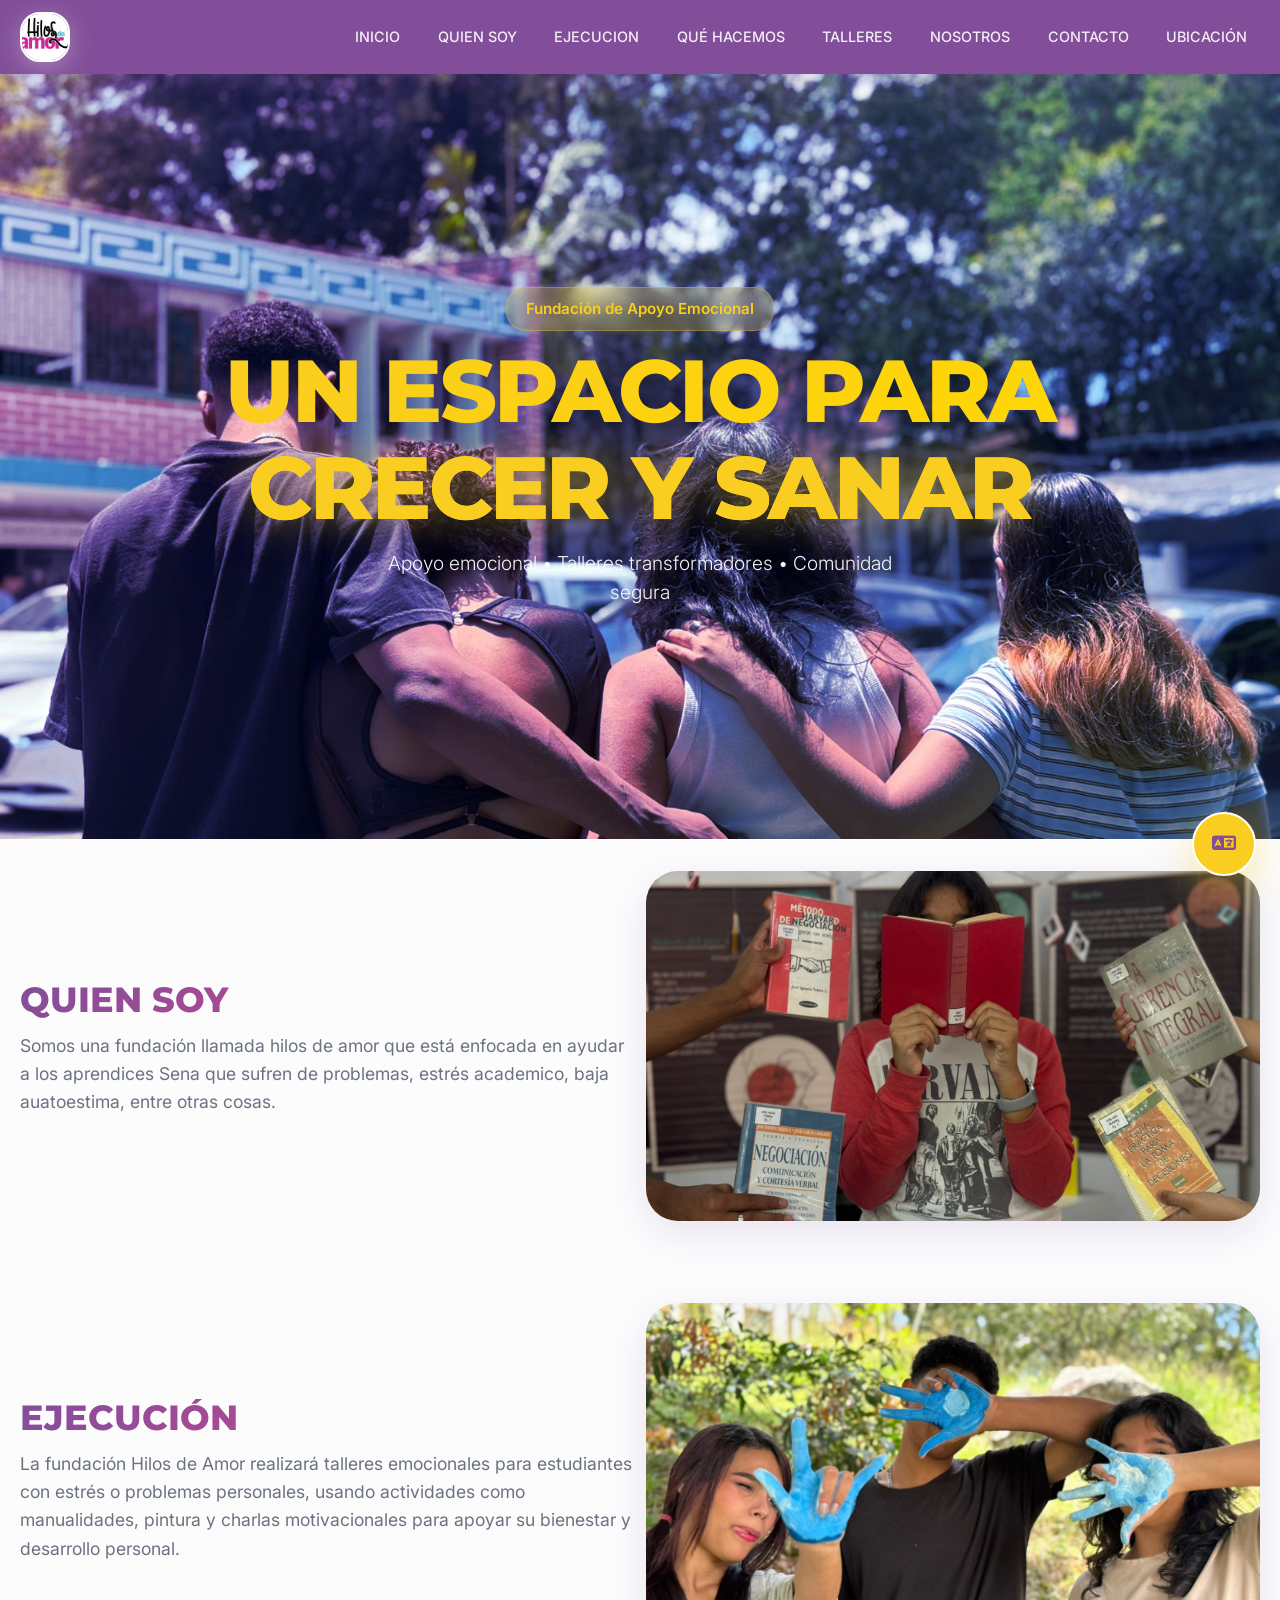
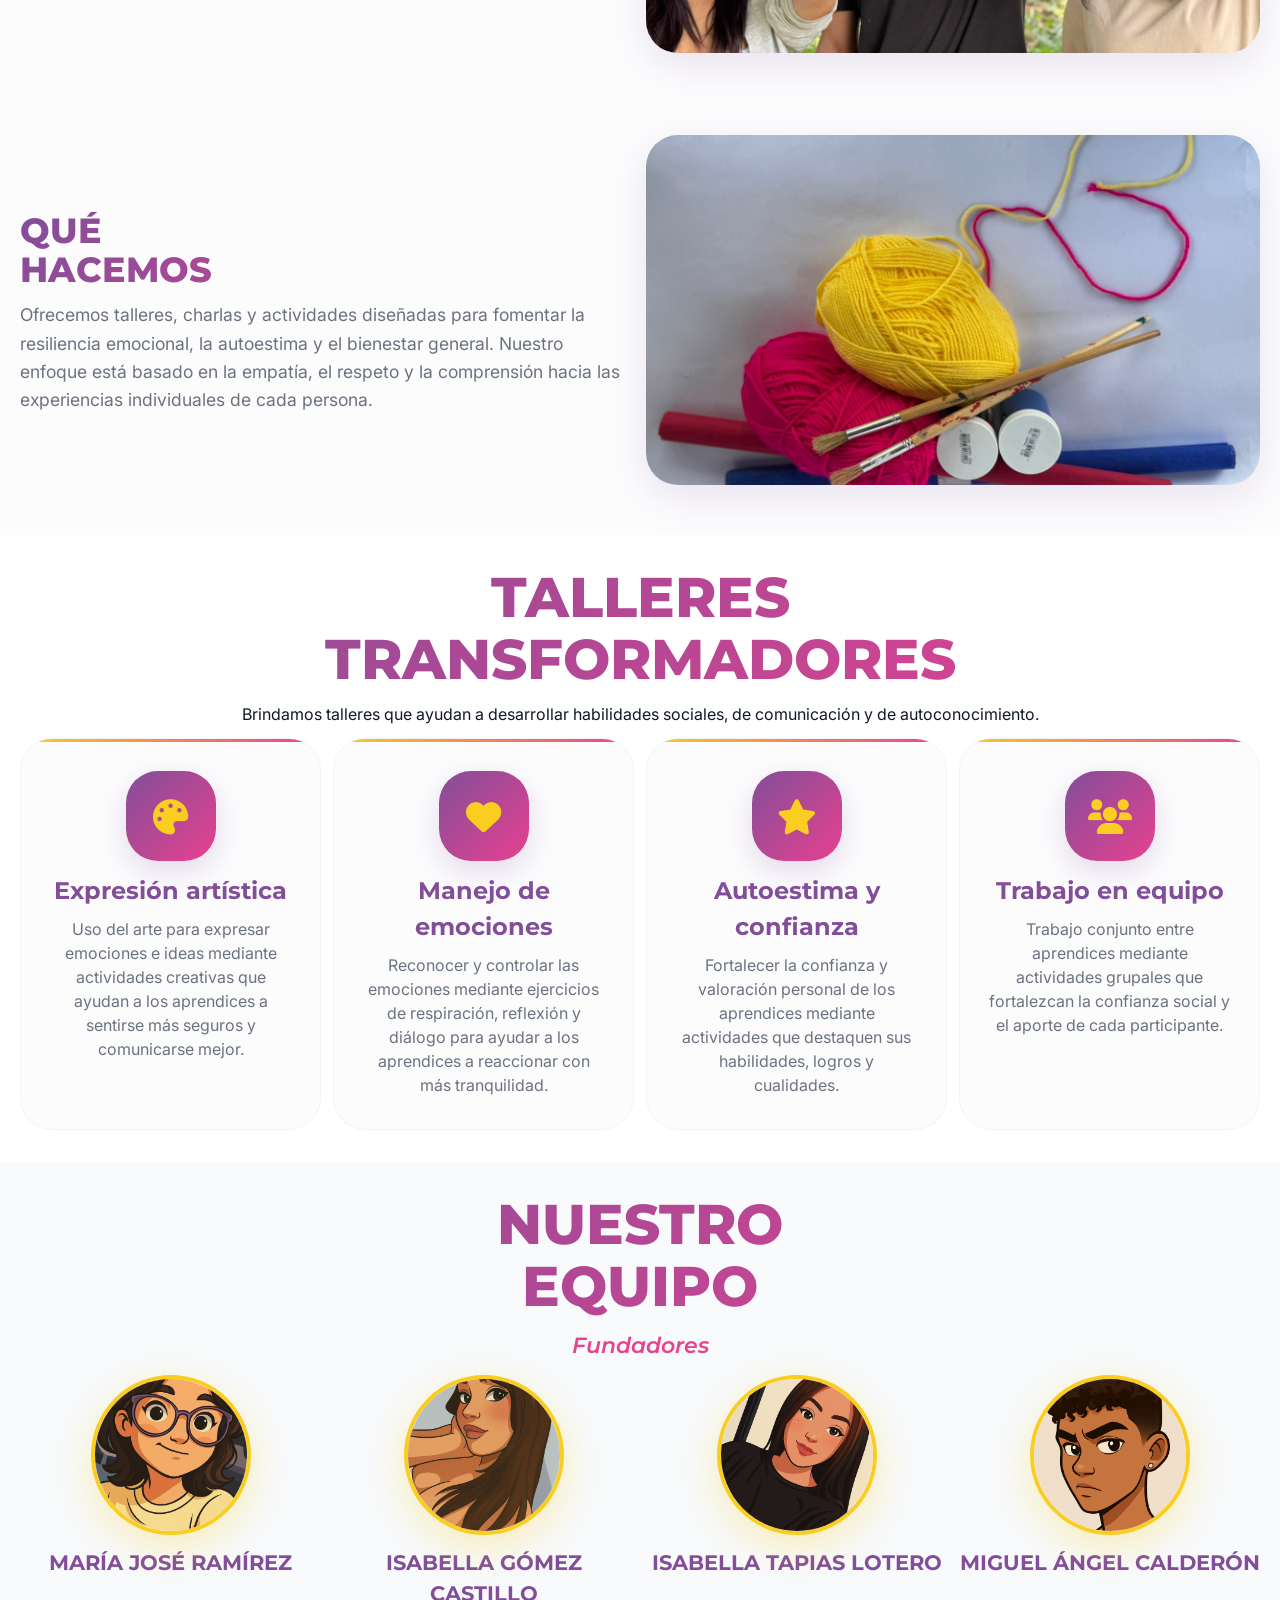
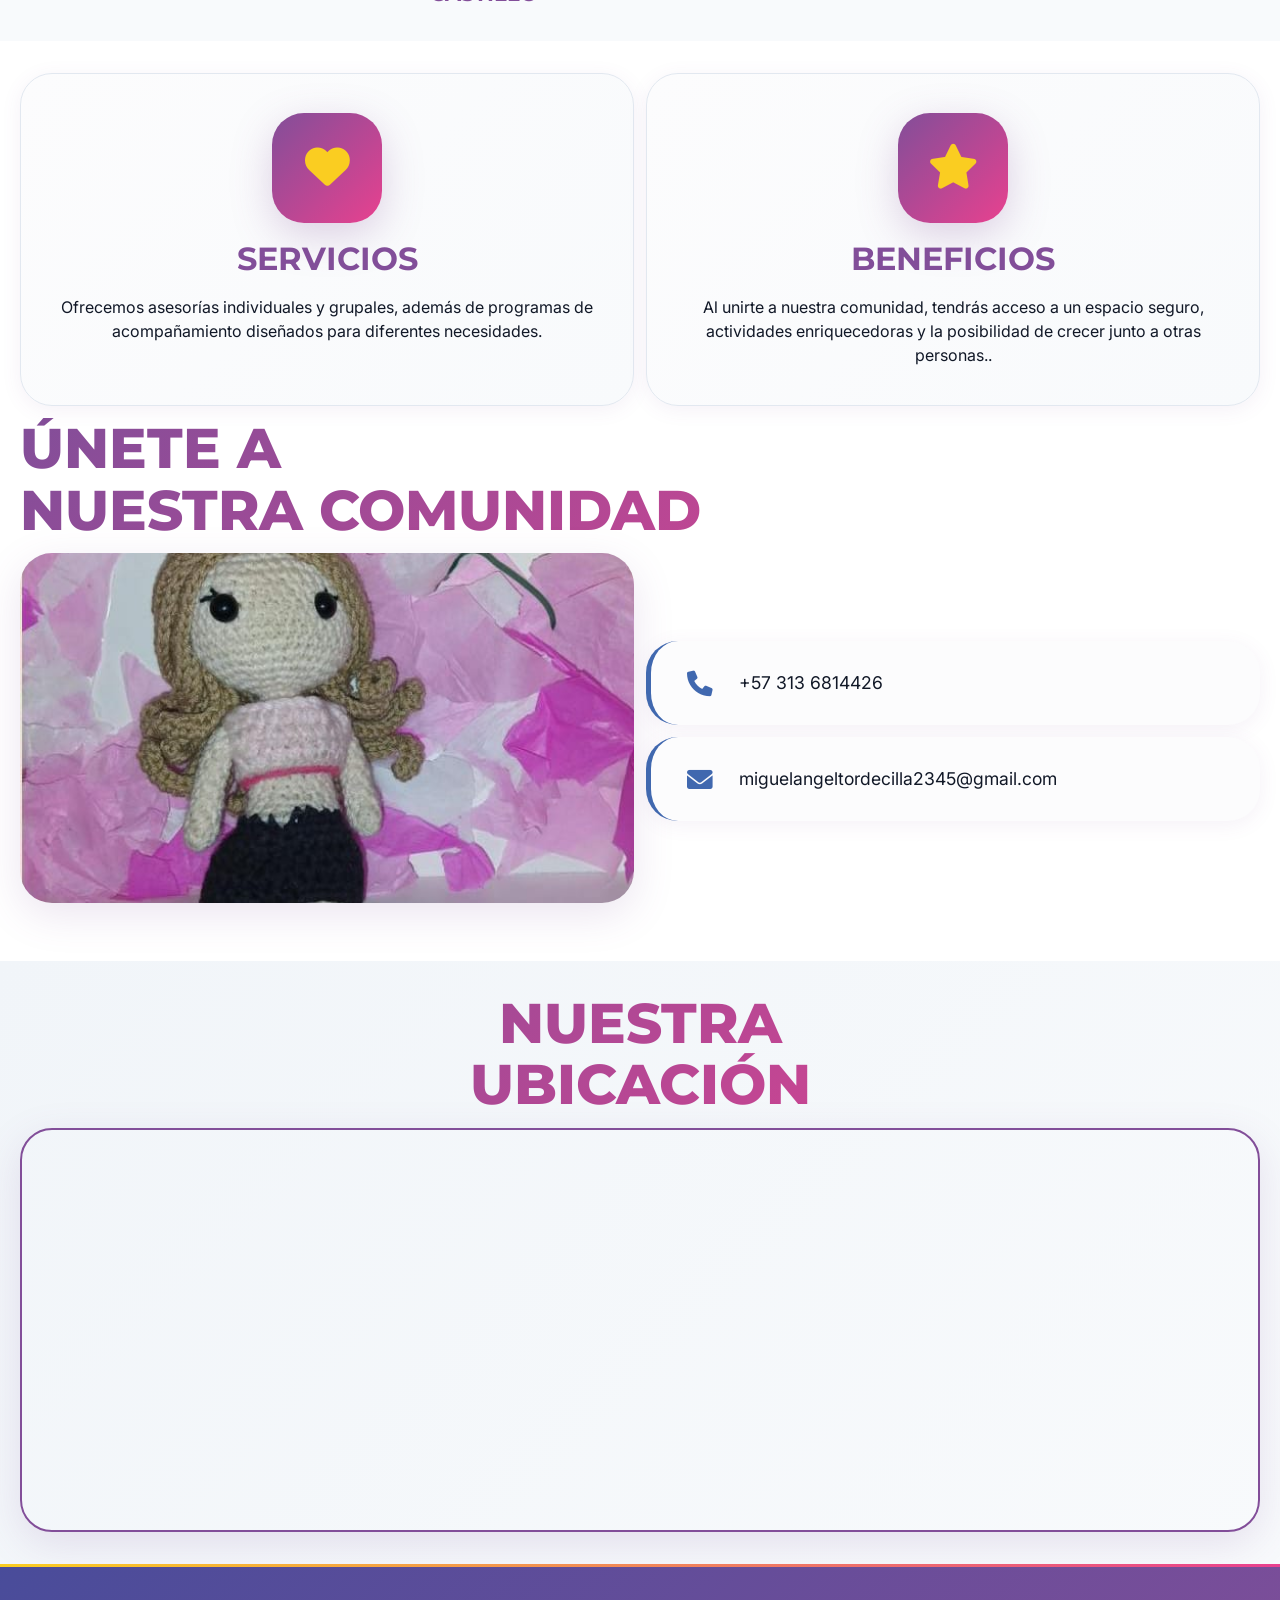
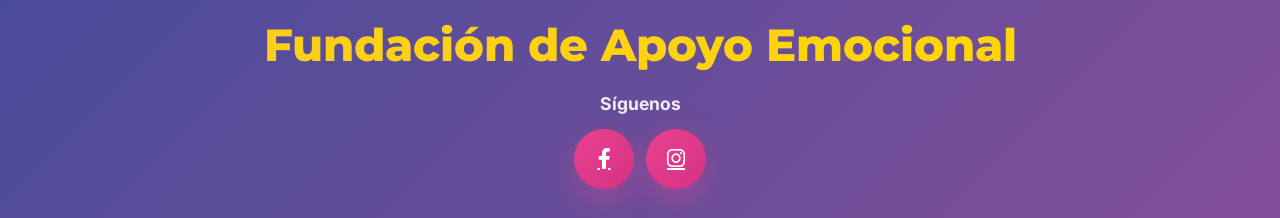
==== index.html @ a45f4618 "Pagina completa" ====
<!DOCTYPE html>
<html lang="es">
<head>
    <meta charset="UTF-8">
    <meta name="viewport" content="width=device-width, initial-scale=1.0">
    <title>Fundación Hilos de Amor - Un espacio para crecer y sanar</title>
    <link href="https://fonts.googleapis.com/css2?family=Montserrat:ital,wght@1,400;1,700;1,800&family=Inter:wght@300;400;500;600;700&display=swap" rel="stylesheet">
    <link rel="stylesheet" href="https://cdnjs.cloudflare.com/ajax/libs/font-awesome/6.0.0-beta3/css/all.min.css">
    <link rel="stylesheet" href="CSS/Style.css">
</head>
<body>
    <!-- Botón flotante de traducción -->
    <button class="translate-btn" id="translateBtn" data-lang="Translate to English" onclick="toggleLanguage()">
        <i class="fas fa-language"></i>
    </button>

    <!-- Navigation -->
    <nav class="navbar">
        <div class="nav-container">
            <div class="nav-logo">
                <img src="logo.jpeg" alt="Logo Fundación Hilos de Amor">
            </div>
            <div class="nav-links">
                <a href="#inicio" data-es="INICIO" data-en="HOME">INICIO</a>
                <a href="#mision" data-es="QUIEN SOY" data-en="ABOUT ME">QUIEN SOY</a>
                <a href="#vision" data-es="EJECUCION" data-en="ENFORCEMENT">EJECUCION</a>
                <a href="#que-hacemos-main" data-es="QUÉ HACEMOS" data-en="WHAT WE DO">QUÉ HACEMOS</a>
                <a href="#talleres" data-es="TALLERES" data-en="WORKSHOPS">TALLERES</a>
                <a href="#fundadores" data-es="NOSOTROS" data-en="ABOUT US">NOSOTROS</a>
                <a href="#contacto" data-es="CONTACTO" data-en="CONTACT">CONTACTO</a>
                <a href="#ubicacion" data-es="UBICACIÓN" data-en="LOCATION">UBICACIÓN</a>
            </div>
            <div class="nav-user" data-es="Hilos de Amor" data-en="Threads of Love">Hilos de Amor</div>
            <button class="menu-toggle" onclick="toggleMenu()">
                <i class="fas fa-bars"></i>
            </button>
        </div>
    </nav>

    <!-- Hero Section - Fullscreen Impactante -->
    <header id="inicio" class="hero-section">
        <div class="hero-overlay"></div>
        <div class="hero-content">
            <div class="hero-badge">
                <span data-es="Fundación de Apoyo Emocional" data-en="Emotional Support Foundation">Fundación de Apoyo Emocional</span>
            </div>
            <h1 data-es="UN ESPACIO PARA CRECER Y SANAR" data-en="A SPACE TO GROW AND HEAL">
                UN ESPACIO PARA<br><span class="highlight">CRECER Y SANAR</span>
            </h1>
            <p data-es="Apoyo emocional • Talleres transformadores • Comunidad segura" data-en="Emotional support • Transformative workshops • Safe community">
                Apoyo emocional • Talleres transformadores • Comunidad segura
            </p>
        </div>
    </header>

    <!-- Mission Section -->
    <section class="mission-section" id="mision">
        <div class="content-wrapper">
            <div class="text-content">
                <h2 class="section-title" data-es="QUIEN SOY" data-en="ABOUT ME">QUIEN SOY</h2>
                <p data-es="Somos una fundación llamada hilos de amor que está enfocada en ayudar a los aprendices Sena que sufren de problemas, estrés academico, baja auatoestima, entre otras cosas." data-en="We are a foundation called Hilos de Amor that is dedicated to helping SENA students who are struggling with academic stress, low self-esteem, and other issues.">Somos una fundación llamada hilos de amor que está enfocada en ayudar a los aprendices Sena que sufren de problemas, estrés academico, baja auatoestima, entre otras cosas.</p>
            </div>
            <div class="image-content">
                <img src="nueva10.jpg" alt="Manos unidas representando unidad y apoyo">
            </div>
        </div>
    </section>

    <!-- Vision Section -->
    <section class="mission-section alternate" id="vision">
        <div class="content-wrapper reverse">
            <div class="image-content">
                <img src="nueva2.jpg" alt="Frase inspiradora sobre el crecimiento personal">
            </div>
            <div class="text-content">
                <h2 class="section-title" data-es="EJECUCIÓN" data-en="ENFORCEMENT">EJECUCIÓN</h2>
                <p data-es="La fundación Hilos de Amor realizará talleres emocionales para estudiantes con estrés o problemas personales, usando actividades como manualidades, pintura y charlas motivacionales para apoyar su bienestar y desarrollo personal." data-en="The Hilos de Amor foundation will organize emotional support workshops for students facing stress or personal difficulties, using activities like crafts, painting, and motivational talks to improve their well-being and personal growth. ">La fundación Hilos de Amor realizará talleres emocionales para estudiantes con estrés o problemas personales, usando actividades como manualidades, pintura y charlas motivacionales para apoyar su bienestar y desarrollo personal.</p>
            </div>
        </div>
    </section>

    <!-- Qué Hacemos Section - NUEVA -->
    <section class="mission-section" id="que-hacemos-main">
        <div class="content-wrapper">
            <div class="text-content">
                <h2 class="section-title" data-es="QUÉ HACEMOS" data-en="WHAT WE DO">QUÉ<br>HACEMOS</h2>
                <p data-es="Ofrecemos talleres, charlas y actividades diseñadas para fomentar la resiliencia emocional, la autoestima y el bienestar general. Nuestro enfoque está basado en la empatía, el respeto y la comprensión hacia las experiencias individuales de cada persona." data-en="We offer workshops, talks, and activities designed to foster emotional resilience, self-esteem, and overall well-being. Our approach is based on empathy, respect, and understanding of each person's individual experiences.">Ofrecemos talleres, charlas y actividades diseñadas para fomentar la resiliencia emocional, la autoestima y el bienestar general. Nuestro enfoque está basado en la empatía, el respeto y la comprensión hacia las experiencias individuales de cada persona.</p>
            </div>
            <div class="image-content">
                <img src="nueva7.jpg" alt="Actividades grupales de apoyo emocional">
            </div>
        </div>
    </section>

    <!-- Talleres - Cards deslizantes -->
    <section class="talleres-section" id="talleres">
        <div class="section-header">
            <h2 class="section-title" data-es="TALLERES TRANSFORMADORES" data-en="TRANSFORMATIVE WORKSHOPS">TALLERES<br>TRANSFORMADORES</h2>
            <p data-es="Brindamos talleres que ayudan a desarrollar habilidades sociales, de comunicación y de autoconocimiento." data-en="We offer workshops that help develop social, communication, and self-awareness skills.">Brindamos talleres que ayudan a desarrollar habilidades sociales, de comunicación y de autoconocimiento.</p>
        </div>
        <div class="workshops-grid">
            <div class="workshop-card">
                <div class="workshop-icon">
                    <i class="fas fa-palette"></i>
                </div>
                <h3 data-es="Expresión artística" data-en="Artistic expression">Expresión artística</h3>
                <p data-es="Uso del arte para expresar emociones e ideas mediante actividades creativas que ayudan a los aprendices a sentirse más seguros y comunicarse mejor." data-en="Use of art to express emotions and ideas through creative activities that help learners build confidence and communicate better.">Uso del arte para expresar emociones e ideas mediante actividades creativas que ayudan a los aprendices a sentirse más seguros y comunicarse mejor.</p>
            </div>
            <div class="workshop-card">
                <div class="workshop-icon">
                    <i class="fas fa-heart"></i>
                </div>
                <h3 data-es="Manejo de emociones" data-en="Emotion management">Manejo de emociones</h3>
                <p data-es="Reconocer y controlar las emociones mediante ejercicios de respiración, reflexión y diálogo para ayudar a los aprendices a reaccionar con más tranquilidad." data-en="Recognizing and managing emotions through breathing, reflection, and dialogue exercises to help learners respond more calmly.">Reconocer y controlar las emociones mediante ejercicios de respiración, reflexión y diálogo para ayudar a los aprendices a reaccionar con más tranquilidad.</p>
            </div>
            <div class="workshop-card">
                <div class="workshop-icon">
                    <i class="fas fa-star"></i>
                </div>
                <h3 data-es="Autoestima y confianza" data-en="Self-esteem and confidence">Autoestima y confianza</h3>
                <p data-es="Fortalecer la confianza y valoración personal de los aprendices mediante actividades que destaquen sus habilidades, logros y cualidades." data-en="Strengthening learners’ confidence and self-worth through activities that highlight their skills, achievements, and qualities.">Fortalecer la confianza y valoración personal de los aprendices mediante actividades que destaquen sus habilidades, logros y cualidades.</p>
            </div>
            <div class="workshop-card">
                <div class="workshop-icon">
                    <i class="fas fa-users"></i>
                </div>
                <h3 data-es="Trabajo en equipo" data-en="Teamwork">Trabajo en equipo</h3>
                <p data-es="Trabajo conjunto entre aprendices mediante actividades grupales que fortalezcan la confianza social y el aporte de cada participante." data-en="Teamwork among learners through group activities that strengthen social confidence and encourage participation from everyone.">Trabajo conjunto entre aprendices mediante actividades grupales que fortalezcan la confianza social y el aporte de cada participante.</p>
            </div>
        </div>
    </section>

    <!-- Founders - Galería elegante -->
    <section class="founders-section" id="fundadores">
        <div class="section-header">
            <h2 class="section-title" data-es="NUESTRO EQUIPO" data-en="OUR TEAM">NUESTRO<br>EQUIPO</h2>
            <p class="section-subtitle" data-es="Fundadores" data-en="Founders">Fundadores</p>
        </div>
        <div class="founders-grid">
            <div class="founder-card">
                <div class="founder-image">
                    <img src="maria foto.png" alt="María José Ramírez">
                    <div class="founder-overlay">
                        <a href="infografia1.html" class="btn-primary">
                            <i class="fas fa-file-alt"></i> Ver Documento
                        </a>
                    </div>
                </div>
                <h3>MARÍA JOSÉ RAMÍREZ</h3>
            </div>
            <div class="founder-card">
                <div class="founder-image">
                    <img src="isa foto.png" alt="Isabella Gómez Castillo">
                    <div class="founder-overlay">
                        <a href="infografia2.html" class="btn-primary">
                            <i class="fas fa-file-alt"></i> Ver Documento
                        </a>
                    </div>
                </div>
                <h3>ISABELLA GÓMEZ CASTILLO</h3>
            </div>
            <div class="founder-card">
                <div class="founder-image">
                    <img src="tapias foto.png" alt="Isabella Tapias Lotero">
                    <div class="founder-overlay">
                        <a href="infografia3.html" class="btn-primary">
                            <i class="fas fa-file-alt"></i> Ver Documento
                        </a>
                    </div>
                </div>
                <h3>ISABELLA TAPIAS LOTERO</h3>
            </div>
            <div class="founder-card">
                <div class="founder-image">
                    <img src="migue foto.png" alt="Miguel Ángel Calderón">
                    <div class="founder-overlay">
                        <a href="infografia4.html" class="btn-primary">
                            <i class="fas fa-file-alt"></i> Ver Documento
                        </a>
                    </div>
                </div>
                <h3>MIGUEL ÁNGEL CALDERÓN</h3>
            </div>
        </div>
    </section>

    <!-- Services & Contact - Combinados -->
    <section class="services-contact-section" id="contacto">
        <div class="services-grid">
            <div class="service-card large">
                <div class="service-icon">
                    <i class="fas fa-heart"></i>
                </div>
                <h3 data-es="SERVICIOS" data-en="SERVICES">SERVICIOS</h3>
                <p data-es="Ofrecemos asesorías individuales y grupales, además de programas de acompañamiento diseñados para diferentes necesidades." data-en="We offer individual and group counseling, as well as support programs tailored to different needs.">Ofrecemos asesorías individuales y grupales, además de programas de acompañamiento diseñados para diferentes necesidades.</p>
            </div>
            <div class="service-card large">
                <div class="service-icon">
                    <i class="fas fa-star"></i>
                </div>
                <h3 data-es="BENEFICIOS" data-en="BENEFICITS">BENEFICIOS</h3>
                <p data-es="Al unirte a nuestra comunidad, tendrás acceso a un espacio seguro, actividades enriquecedoras y la posibilidad de crecer junto a otras personas." data-en="By joining our community, you'll have access to a safe space, enriching activities, and the opportunity to grow alongside others.">Al unirte a nuestra comunidad, tendrás acceso a un espacio seguro, actividades enriquecedoras y la posibilidad de crecer junto a otras personas..</p>
            </div>
        </div>
        <div class="contact-section">
            <h2 class="section-title" data-es="ÚNETE A NUESTRA COMUNIDAD" data-en="JOIN OUR COMMUNITY">ÚNETE A<br>NUESTRA COMUNIDAD</h2>
            <div class="contact-content">
                <div class="contact-image">
                    <img src="muñeca.jpeg" alt="Únete a nuestra comunidad">
                </div>
                <div class="contact-details">
                    <div class="contact-item">
                        <i class="fas fa-phone"></i>
                        <span data-es="Teléfono: +57 313 6814426" data-en="Phone: +57 313 6814426">+57 313 6814426</span>
                    </div>
                    <div class="contact-item">
                        <i class="fas fa-envelope"></i>
                        <span data-es="Correo: miguelangeltordecilla2345@gmail.com" data-en="Email: miguelangeltordecilla2345@gmail.com">miguelangeltordecilla2345@gmail.com</span>
                    </div>
                </div>
            </div>
        </div>
    </section>

    <!-- Map Section -->
    <section class="map-section" id="ubicacion">
        <div class="section-header">
            <h2 class="section-title" data-es="NUESTRA UBICACIÓN" data-en="OUR LOCATION">NUESTRA<br>UBICACIÓN</h2>
        </div>
        <div class="map-container">
            <iframe 
                src="https://www.google.com/maps/embed?pb=!1m18!1m12!1m3!1d3965.707977660413!2d-75.5685611!3d6.302048000000001!2m3!1f0!2f0!3f0!3m2!1i1024!2i768!4f13.1!3m3!1m2!1s0x8e442f25d6670d4d%3A0x8043999e5e767b96!2sSENA%20-%20Centro%20de%20Tecnolog%C3%ADa%20de%20la%20Manufactura%20Avanzada!5e0!3m2!1ses-419!2sco!4v1764053743384!5m2!1ses-419!2sco" 
                width="100%" 
                height="500" 
                style="border:0;" 
                allowfullscreen="" 
                loading="lazy" 
                referrerpolicy="no-referrer-when-downgrade">
            </iframe>
        </div>
    </section>

    <!-- Footer -->
    <footer class="main-footer">
        <div class="footer-content">
            <div class="footer-slogan" data-es="Fundación de Apoyo Emocional" data-en="Emotional Support Foundation">
                Fundación de Apoyo Emocional
            </div>
            <div class="footer-bottom">
                <div class="footer-social">
                    <strong data-es="Síguenos" data-en="Follow us">Síguenos</strong>
                    <div class="social-links">
                        <a href="https://www.facebook.com/" aria-label="Facebook" class="social-link">
                            <i class="fab fa-facebook-f"></i>
                        </a>
                        <a href="https://www.instagram.com/" aria-label="Instagram" class="social-link">
                            <i class="fab fa-instagram"></i>
                        </a>
                    </div>
                </div>
            </div>
        </div>
    </footer>

    <script>
        let currentLang = 'es';
        let menuOpen = false;

        function toggleLanguage() {
            const btn = document.getElementById('translateBtn');
            if (currentLang === 'es') {
                currentLang = 'en';
                btn.setAttribute('data-lang', 'Traducir a Español');
                translatePage('en');
                document.documentElement.lang = 'en';
            } else {
                currentLang = 'es';
                btn.setAttribute('data-lang', 'Translate to English');
                translatePage('es');
                document.documentElement.lang = 'es';
            }
        }

        function translatePage(lang) {
            const elements = document.querySelectorAll('[data-es][data-en]');
            elements.forEach(element => {
                const text = element.getAttribute(`data-${lang}`);
                if (text) element.textContent = text;
            });
        }

        function toggleMenu() {
            const navLinks = document.querySelector('.nav-links');
            menuOpen = !menuOpen;
            navLinks.classList.toggle('active');
            const icon = document.querySelector('.menu-toggle i');
            icon.className = menuOpen ? 'fas fa-times' : 'fas fa-bars';
        }

        // Smooth scroll para navegación
        document.querySelectorAll('a[href^="#"]').forEach(anchor => {
            anchor.addEventListener('click', function (e) {
                e.preventDefault();
                const target = document.querySelector(this.getAttribute('href'));
                if (target) {
                    target.scrollIntoView({ behavior: 'smooth', block: 'start' });
                }
                if (menuOpen) toggleMenu();
            });
        });

        // Animación de stats en hero
        const observer = new IntersectionObserver((entries) => {
            entries.forEach(entry => {
                if (entry.isIntersecting) {
                    entry.target.classList.add('animate');
                }
            });
        });

        observer.observe(document.querySelector('.hero-stats'));
    </script>
</body>
</html>
---- CSS/Style.css ----
:root {
    /* Colores sólidos - SIN degradados */
    --yellow: #FACD21;
    --purple: #824E99;
    --pink: #E8418F;
    --blue-violet: #494C9A;
    --blue: #4068AF;
    
    /* Colores base */
    --white: #FFFFFF;
    --off-white: #FCFCFD;
    --gray-50: #F8FAFC;
    --gray-100: #F1F5F9;
    --gray-200: #E2E8F0;
    --gray-900: #0F172A;
    --text-primary: #111827;
    --text-secondary: #6B7280;
    
    /* Sombras */
    --shadow-card: 0 4px 20px rgba(130, 78, 153, 0.08);
    --shadow-hover: 0 12px 40px rgba(130, 78, 153, 0.15);
    --shadow-glow: 0 0 30px rgba(250, 205, 33, 0.2);
    
    /* Bordes */
    --border-purple: 2px solid var(--purple);
    --border-glow: 1px solid rgba(250, 205, 33, 0.3);
    
    /* Bordes redondeados */
    --radius-xs: 8px;
    --radius-sm: 12px;
    --radius: 20px;
    --radius-xl: 32px;
    
    /* Transiciones */
    --transition: all 0.4s cubic-bezier(0.25, 0.46, 0.45, 0.94);
    
    /* ESPACIADOS ULTRA REDUCIDOS - MÁXIMA COMPACTEZA */
    --container-padding: clamp(0.75rem, 2vw, 1.25rem);
    --section-padding: clamp(1rem, 2.5vw, 2rem);
    --section-gap: clamp(0.75rem, 1.5vw, 1.25rem);
    --compact-gap: clamp(0.5rem, 1vw, 0.75rem);
}

* {
    box-sizing: border-box;
    margin: 0;
    padding: 0;
}

html {
    scroll-behavior: smooth;
    scroll-padding-top: clamp(60px, 6vw, 80px);
}

body {
    font-family: 'Inter', -apple-system, BlinkMacSystemFont, sans-serif;
    line-height: 1.5;
    color: var(--text-primary);
    background: var(--gray-50);
    overflow-x: hidden;
    -webkit-font-smoothing: antialiased;
    -moz-osx-font-smoothing: grayscale;
}

/* Navigation - ULTRA COMPACTA */
.navbar {
    background: var(--purple);
    color: var(--white);
    padding: clamp(0.5rem, 1.5vw, 0.75rem) var(--container-padding);
    position: sticky;
    top: 0;
    z-index: 100;
    backdrop-filter: blur(20px);
    box-shadow: 0 2px 20px rgba(130, 78, 153, 0.3);
}

.nav-container {
    max-width: 1400px;
    margin: 0 auto;
    display: flex;
    justify-content: space-between;
    align-items: center;
    gap: var(--compact-gap);
}

.nav-logo {
    width: clamp(40px, 6vw, 50px);
    height: clamp(40px, 6vw, 50px);
    border: 2px solid var(--white);
    border-radius: var(--radius);
    overflow: hidden;
    box-shadow: 0 6px 24px rgba(255, 255, 255, 0.3);
    transition: var(--transition);
    flex-shrink: 0;
}

.nav-logo:hover {
    transform: scale(1.05);
}

.nav-logo img {
    width: 100%;
    height: 100%;
    object-fit: cover;
}

.nav-links {
    display: flex;
    gap: var(--compact-gap);
    align-items: center;
    flex-wrap: wrap;
}

.nav-links a {
    color: rgba(255, 255, 255, 0.9);
    text-decoration: none;
    font-weight: 500;
    font-size: clamp(0.8rem, 1.6vw, 0.9rem);
    padding: 0.4rem 0.8rem;
    border-radius: var(--radius-sm);
    position: relative;
    transition: var(--transition);
    white-space: nowrap;
}

.nav-links a::after {
    content: '';
    position: absolute;
    bottom: 0;
    left: 50%;
    width: 0;
    height: 2px;
    background: var(--yellow);
    transition: var(--transition);
    transform: translateX(-50%);
}

.nav-links a:hover::after {
    width: 80%;
}

.nav-links a:hover {
    color: var(--white);
    background: rgba(255, 255, 255, 0.15);
}

.nav-user {
    background: linear-gradient(135deg, var(--pink), #D63384);
    color: var(--white);
    padding: clamp(0.4rem, 1.2vw, 0.6rem) clamp(0.8rem, 1.8vw, 1.2rem);
    border-radius: var(--radius);
    font-weight: 600;
    font-size: clamp(0.8rem, 1.6vw, 0.9rem);
    display: none;
    box-shadow: 0 6px 24px rgba(232, 65, 143, 0.4);
    white-space: nowrap;
}

.menu-toggle {
    display: none;
    background: rgba(255, 255, 255, 0.1);
    border: 2px solid rgba(255, 255, 255, 0.3);
    color: var(--white);
    width: clamp(40px, 6vw, 48px);
    height: clamp(40px, 6vw, 48px);
    border-radius: var(--radius);
    font-size: 1.1rem;
    cursor: pointer;
    transition: var(--transition);
    flex-shrink: 0;
}

.menu-toggle:hover {
    background: rgba(255, 255, 255, 0.2);
    border-color: var(--white);
}

/* Hero - MÁS COMPACTA */
.hero-section {
    min-height: clamp(60vh, 80vw, 85vh);
    background: linear-gradient(135deg, var(--purple) 0%, var(--blue-violet) 50%, var(--blue) 100%), 
                url("../nueva1.jpg") center/cover;
    background-blend-mode: overlay;
    display: flex;
    align-items: center;
    justify-content: center;
    text-align: center;
    position: relative;
    overflow: hidden;
}

.hero-overlay {
    position: absolute;
    top: 0;
    left: 0;
    right: 0;
    bottom: 0;
}

.hero-content {
    position: relative;
    z-index: 2;
    max-width: min(900px, 95vw);
    padding: 0 var(--container-padding);
    width: 100%;
}

.hero-badge {
    display: inline-block;
    background: rgba(250, 205, 33, 0.2);
    color: var(--yellow);
    padding: clamp(0.4rem, 1.2vw, 0.6rem) clamp(0.8rem, 2.5vw, 1.2rem);
    border-radius: var(--radius);
    font-weight: 600;
    font-size: clamp(0.85rem, 2vw, 0.95rem);
    margin-bottom: var(--compact-gap);
    backdrop-filter: blur(10px);
    border: 1px solid rgba(250, 205, 33, 0.3);
}

.hero-content h1 {
    font-family: 'Montserrat', sans-serif;
    font-weight: 800;
    font-size: clamp(2rem, 7vw, 5.5rem);
    background: linear-gradient(135deg, var(--yellow) 0%, #FFD700 100%);
    -webkit-background-clip: text;
    -webkit-text-fill-color: transparent;
    background-clip: text;
    line-height: 1.1;
    margin-bottom: var(--compact-gap);
    letter-spacing: -0.03em;
}

.highlight {
    color: var(--yellow) !important;
    -webkit-text-fill-color: var(--yellow) !important;
    text-shadow: 0 0 40px rgba(250, 205, 33, 0.5);
}

.hero-content p {
    font-size: clamp(1rem, 2.2vw, 1.2rem);
    color: rgba(255, 255, 255, 0.95);
    margin-bottom: var(--section-gap);
    font-weight: 300;
    max-width: 550px;
    margin-left: auto;
    margin-right: auto;
}

/* Secciones generales - ULTRA COMPACTAS */
section {
    padding: var(--section-padding) var(--container-padding);
}

.section-header {
    text-align: center;
    margin-bottom: var(--compact-gap);
}

.section-title {
    font-family: 'Montserrat', sans-serif;
    font-weight: 800;
    font-size: clamp(2rem, 5.5vw, 3.5rem);
    background: linear-gradient(135deg, var(--purple), var(--pink));
    -webkit-background-clip: text;
    -webkit-text-fill-color: transparent;
    background-clip: text;
    margin-bottom: var(--compact-gap);
    line-height: 1.1;
}

.section-subtitle {
    font-family: 'Montserrat', sans-serif;
    font-style: italic;
    color: var(--pink);
    font-size: clamp(1.1rem, 2.2vw, 1.4rem);
    font-weight: 600;
}

/* Mission Section - ULTRA COMPACTA */
.mission-section {
    background: var(--off-white);
}

.content-wrapper {
    max-width: 1400px;
    margin: 0 auto var(--compact-gap);
    display: grid;
    grid-template-columns: 1fr 1fr;
    gap: var(--compact-gap);
    align-items: center;
}

.content-wrapper.reverse {
    grid-template-columns: 1fr 1fr;
}

.text-content {
    order: 1;
}

.image-content {
    order: 2;
}

.text-content h2 {
    font-size: clamp(1.8rem, 4vw, 2.2rem);
    color: var(--purple);
    margin-bottom: var(--compact-gap);
}

.text-content p {
    font-size: clamp(0.95rem, 2vw, 1.1rem);
    color: var(--text-secondary);
    line-height: 1.6;
}

.image-content img {
    width: 100%;
    height: clamp(250px, 30vw, 350px);
    object-fit: cover;
    border-radius: var(--radius-xl);
    box-shadow: var(--shadow-hover);
    transition: var(--transition);
}

.image-content:hover img {
    transform: scale(1.02);
}

/* Workshops - ULTRA COMPACTA */
.talleres-section {
    background: var(--white);
}

.workshops-grid {
    max-width: 1400px;
    margin: 0 auto;
    display: grid;
    grid-template-columns: repeat(auto-fit, minmax(clamp(240px, 38vw, 300px), 1fr));
    gap: var(--compact-gap);
}

.workshop-card {
    background: var(--off-white);
    padding: clamp(1.5rem, 3vw, 2rem) clamp(1.2rem, 2.5vw, 1.8rem);
    border-radius: var(--radius-xl);
    text-align: center;
    transition: var(--transition);
    cursor: pointer;
    border: 1px solid var(--gray-100);
    position: relative;
    overflow: hidden;
}

.workshop-card::before {
    content: '';
    position: absolute;
    top: 0;
    left: 0;
    right: 0;
    height: 3px;
    background: linear-gradient(90deg, var(--yellow), var(--pink));
}

.workshop-card:hover {
    transform: translateY(-12px);
    box-shadow: var(--shadow-hover);
    border-color: var(--purple);
}

.workshop-icon {
    width: clamp(70px, 11vw, 90px);
    height: clamp(70px, 11vw, 90px);
    background: linear-gradient(135deg, var(--purple), var(--pink));
    border-radius: var(--radius-xl);
    display: flex;
    align-items: center;
    justify-content: center;
    font-size: clamp(1.6rem, 4vw, 2.2rem);
    color: var(--yellow);
    margin: 0 auto var(--compact-gap);
    box-shadow: 0 10px 30px rgba(130, 78, 153, 0.2);
}

.workshop-card h3 {
    font-family: 'Montserrat', sans-serif;
    font-weight: 700;
    color: var(--purple);
    font-size: clamp(1.2rem, 2.5vw, 1.5rem);
    margin-bottom: 0.5rem;
}

.workshop-card p {
    color: var(--text-secondary);
    font-size: clamp(0.9rem, 1.8vw, 1rem);
    line-height: 1.5;
}

/* Founders - ULTRA COMPACTA */
.founders-section {
    background: var(--gray-50);
}

.founders-grid {
    max-width: 1400px;
    margin: 0 auto;
    display: grid;
    grid-template-columns: repeat(auto-fit, minmax(210px, 1fr));
    gap: var(--compact-gap);
}

.founder-card {
    text-align: center;
    position: relative;
}

.founder-image {
    width: clamp(120px, 20vw, 160px);
    height: clamp(120px, 20vw, 160px);
    margin: 0 auto var(--compact-gap);
    border-radius: 50%;
    overflow: hidden;
    border: 4px solid var(--yellow);
    box-shadow: 0 12px 40px rgba(250, 205, 33, 0.3);
    transition: var(--transition);
    position: relative;
}

.founder-overlay {
    position: absolute;
    top: 0;
    left: 0;
    right: 0;
    bottom: 0;
    background: rgba(130, 78, 153, 0.95);
    opacity: 0;
    display: flex;
    align-items: center;
    justify-content: center;
    transition: var(--transition);
}

.founder-card:hover .founder-overlay {
    opacity: 1;
}

.founder-image img {
    width: 100%;
    height: 100%;
    object-fit: cover;
    transition: var(--transition);
}

.founder-card:hover .founder-image {
    transform: scale(1.1);
}

.founder-card h3 {
    font-family: 'Montserrat', sans-serif;
    font-weight: 700;
    color: var(--purple);
    font-size: clamp(1.1rem, 2.2vw, 1.3rem);
}

/* Services & Contact - ULTRA COMPACTA */
.services-contact-section {
    background: var(--white);
}

.services-grid {
    max-width: 1400px;
    margin: 0 auto var(--compact-gap) auto;
    display: grid;
    grid-template-columns: repeat(auto-fit, minmax(300px, 1fr));
    gap: var(--compact-gap);
}

.service-card {
    text-align: center;
    padding: clamp(1.5rem, 3vw, 2.5rem) clamp(1.8rem, 3.5vw, 2.2rem);
    border-radius: var(--radius-xl);
    position: relative;
    overflow: hidden;
}

.service-card.large {
    background: linear-gradient(135deg, var(--off-white) 0%, var(--gray-50) 100%);
    border: 1px solid var(--gray-200);
    box-shadow: var(--shadow-card);
    transition: var(--transition);
}

.service-card.large:hover {
    transform: translateY(-8px);
    box-shadow: var(--shadow-hover);
}

.service-icon {
    width: clamp(80px, 14vw, 110px);
    height: clamp(80px, 14vw, 110px);
    background: linear-gradient(135deg, var(--purple), var(--pink));
    border-radius: var(--radius-xl);
    display: flex;
    align-items: center;
    justify-content: center;
    font-size: clamp(2rem, 4.5vw, 2.8rem);
    color: var(--yellow);
    margin: 0 auto var(--compact-gap);
    box-shadow: 0 12px 40px rgba(130, 78, 153, 0.25);
}

.service-card h3 {
    font-family: 'Montserrat', sans-serif;
    font-weight: 700;
    color: var(--purple);
    font-size: clamp(1.6rem, 3.2vw, 2rem);
    margin-bottom: var(--compact-gap);
}

.contact-section {
    max-width: 1400px;
    margin: 0 auto var(--section-gap) auto;
}

.contact-section .section-title {
    margin-bottom: var(--compact-gap);
}

.contact-content {
    display: grid;
    grid-template-columns: 1fr 1fr;
    gap: var(--compact-gap);
    align-items: center;
}

.contact-image img {
    width: 100%;
    height: clamp(250px, 30vw, 350px);
    object-fit: cover;
    border-radius: var(--radius-xl);
    box-shadow: var(--shadow-hover);
}

.contact-details {
    display: flex;
    flex-direction: column;
    gap: var(--compact-gap);
}

.contact-item {
    display: flex;
    align-items: center;
    gap: clamp(0.8rem, 2vw, 1.2rem);
    padding: clamp(1.2rem, 2.5vw, 1.8rem);
    background: var(--off-white);
    border-radius: var(--radius-xl);
    border-left: 5px solid var(--blue);
    font-size: clamp(0.95rem, 2vw, 1.1rem);
    transition: var(--transition);
    box-shadow: var(--shadow-card);
}

.contact-item:hover {
    transform: translateX(8px);
    box-shadow: var(--shadow-hover);
}

.contact-item i {
    color: var(--blue);
    font-size: clamp(1.3rem, 2.8vw, 1.6rem);
    width: clamp(32px, 6vw, 40px);
    text-align: center;
    flex-shrink: 0;
}

/* Map - ULTRA COMPACTA */
.map-section {
    background: linear-gradient(135deg, var(--gray-100) 0%, var(--gray-50) 100%);
    padding: var(--section-padding) var(--container-padding);
}

.map-container {
    max-width: 1400px;
    margin: 0 auto;
    border-radius: var(--radius-xl);
    overflow: hidden;
    box-shadow: var(--shadow-hover);
    border: var(--border-purple);
}

.map-container iframe {
    width: 100%;
    height: clamp(300px, 40vw, 400px);
    display: block;
}

/* Footer - ULTRA COMPACTA */
.main-footer {
    background: linear-gradient(135deg, var(--blue-violet) 0%, var(--purple) 100%);
    color: var(--white);
    padding: clamp(2rem, 5vw, 3rem) var(--container-padding) clamp(1.2rem, 2.5vw, 1.8rem);
    text-align: center;
    position: relative;
    overflow: hidden;
}

.main-footer::before {
    content: '';
    position: absolute;
    top: 0;
    left: 0;
    right: 0;
    height: 3px;
    background: linear-gradient(90deg, var(--yellow), var(--pink));
}

.footer-slogan {
    font-family: 'Montserrat', sans-serif;
    font-weight: 800;
    font-size: clamp(1.6rem, 5.5vw, 2.8rem);
    background: linear-gradient(135deg, var(--yellow), #FFD700);
    -webkit-background-clip: text;
    -webkit-text-fill-color: transparent;
    background-clip: text;
    margin-bottom: var(--compact-gap);
}

.footer-bottom {
    max-width: 450px;
    margin: 0 auto;
}

.footer-social strong {
    display: block;
    font-size: clamp(0.95rem, 2vw, 1.1rem);
    margin-bottom: var(--compact-gap);
    opacity: 0.9;
}

.social-links {
    display: flex;
    justify-content: center;
    gap: var(--compact-gap);
    flex-wrap: wrap;
}

.social-link {
    width: clamp(45px, 9vw, 60px);
    height: clamp(45px, 9vw, 60px);
    background: linear-gradient(135deg, var(--pink), #D63384);
    border-radius: var(--radius-xl);
    display: flex;
    align-items: center;
    justify-content: center;
    color: var(--white);
    font-size: clamp(1.1rem, 2.5vw, 1.3rem);
    box-shadow: 0 10px 30px rgba(232, 65, 143, 0.4);
    transition: var(--transition);
}

.social-link:hover {
    transform: translateY(-8px) scale(1.1);
    box-shadow: 0 16px 40px rgba(250, 205, 33, 0.5);
    background: var(--yellow);
    color: var(--purple);
}

/* Botón traducción - ULTRA COMPACTA */
.translate-btn {
    position: fixed;
    bottom: clamp(0.75rem, 2vw, 1.5rem);
    right: clamp(0.75rem, 2vw, 1.5rem);
    background: var(--yellow);
    color: var(--purple);
    border: 2px solid var(--white);
    width: clamp(52px, 9vw, 64px);
    height: clamp(52px, 9vw, 64px);
    border-radius: var(--radius-xl);
    cursor: pointer;
    font-size: clamp(1rem, 2.2vw, 1.2rem);
    box-shadow: 0 12px 40px rgba(250, 205, 33, 0.4);
    z-index: 1000;
    transition: var(--transition);
}

.translate-btn:hover {
    transform: translateY(-8px) scale(1.1);
    box-shadow: 0 20px 50px rgba(250, 205, 33, 0.6);
    border-color: var(--purple);
}

/* RESPONSIVE ULTRA OPTIMIZADO */

/* Tablets grandes (1024px ↓) */
@media (max-width: 1024px) {
    .content-wrapper,
    .content-wrapper.reverse,
    .contact-content {
        grid-template-columns: 1fr;
        gap: var(--compact-gap);
        text-align: center;
    }
}

/* Tablets medianas (768px ↓) */
@media (max-width: 768px) {
    .navbar {
        padding: 0.5rem var(--container-padding);
    }
    
    /* MENÚ HAMBURGUESA OPTIMIZADO */
    .nav-links {
        position: fixed;
        top: 0;
        left: -100%;
        width: 100%;
        height: 100vh;
        background: var(--purple);
        flex-direction: column;
        padding: clamp(4rem, 10vh, 5rem) 5% clamp(2.5rem, 6vh, 3rem);
        gap: 1rem;
        align-items: center;
        justify-content: flex-start;
        backdrop-filter: blur(20px);
        transition: left 0.4s ease;
    }
    
    .nav-links.active {
        left: 0;
    }
    
    .nav-links a {
        font-size: clamp(1rem, 3vw, 1.2rem);
        padding: 1rem 1.5rem;
        width: 90%;
        text-align: center;
        border-radius: var(--radius-xl);
    }
    
    .menu-toggle {
        display: flex;
        align-items: center;
        justify-content: center;
    }
    
    .nav-user {
        display: block;
        margin-top: auto;
        margin-bottom: 2rem;
        align-self: center;
        order: 3;
        font-size: clamp(0.95rem, 2.2vw, 1rem);
    }
    
    .workshops-grid {
        grid-template-columns: repeat(auto-fit, minmax(250px, 1fr));
        gap: var(--compact-gap);
    }
    
    .founders-grid {
        grid-template-columns: repeat(auto-fit, minmax(180px, 1fr));
        gap: var(--compact-gap);
    }
    
    .services-grid {
        grid-template-columns: 1fr;
        gap: var(--compact-gap);
    }
}

/* Móviles grandes (480px ↓) */
@media (max-width: 480px) {
    :root {
        --container-padding: 0.75rem;
        --section-padding: 1.5rem 0.75rem;
    }
    
    section {
        padding: 1.5rem 0.75rem;
    }
    
    .workshops-grid,
    .founders-grid {
        grid-template-columns: 1fr;
        gap: var(--section-gap);
    }
    
    .contact-item {
        flex-direction: column;
        text-align: center;
        gap: 0.75rem;
        padding: 1.2rem;
    }
    
    .contact-item i {
        order: -1;
    }
}

/* Móviles pequeños (360px ↓) */
@media (max-width: 360px) {
    .hero-badge {
        padding: 0.5rem 0.8rem;
        font-size: 0.85rem;
    }
    
    .workshop-card {
        padding: 1.25rem 1.2rem;
    }
    
    .service-card {
        padding: 1.25rem 1.5rem;
    }
}
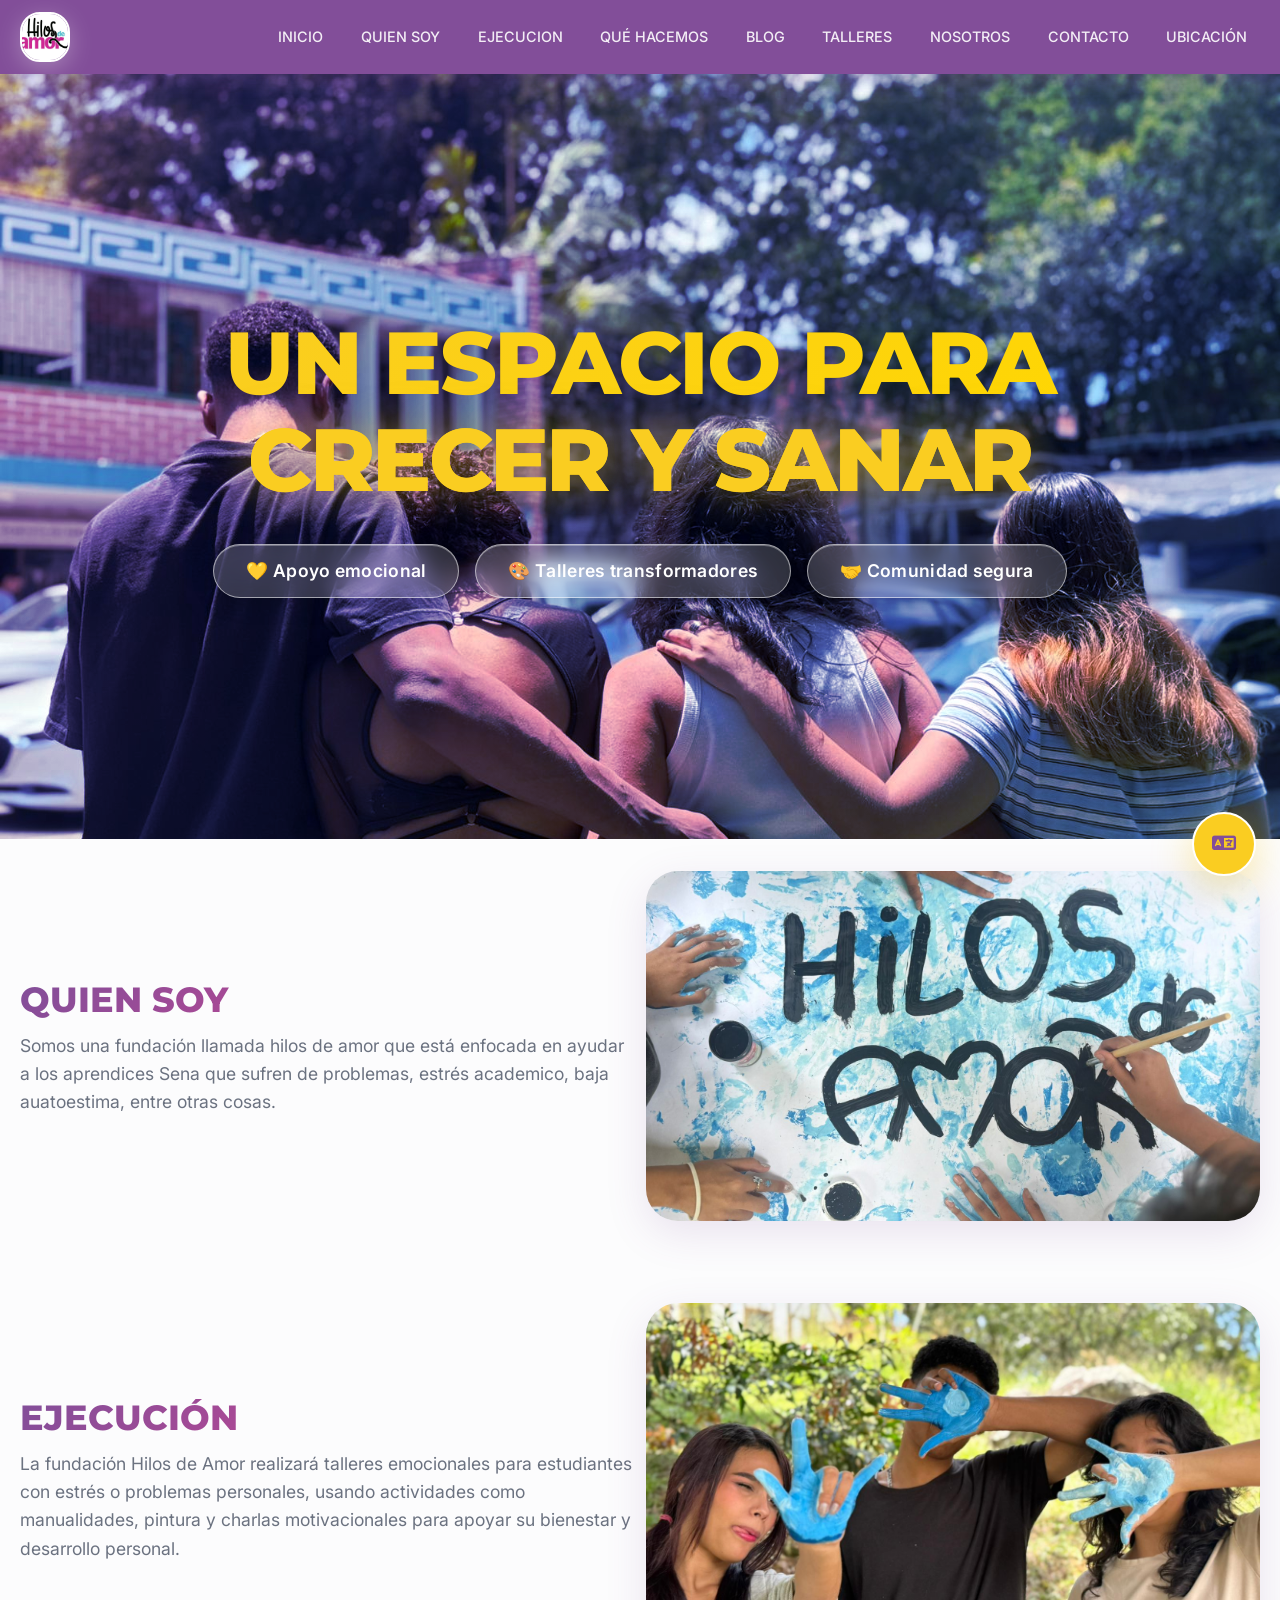
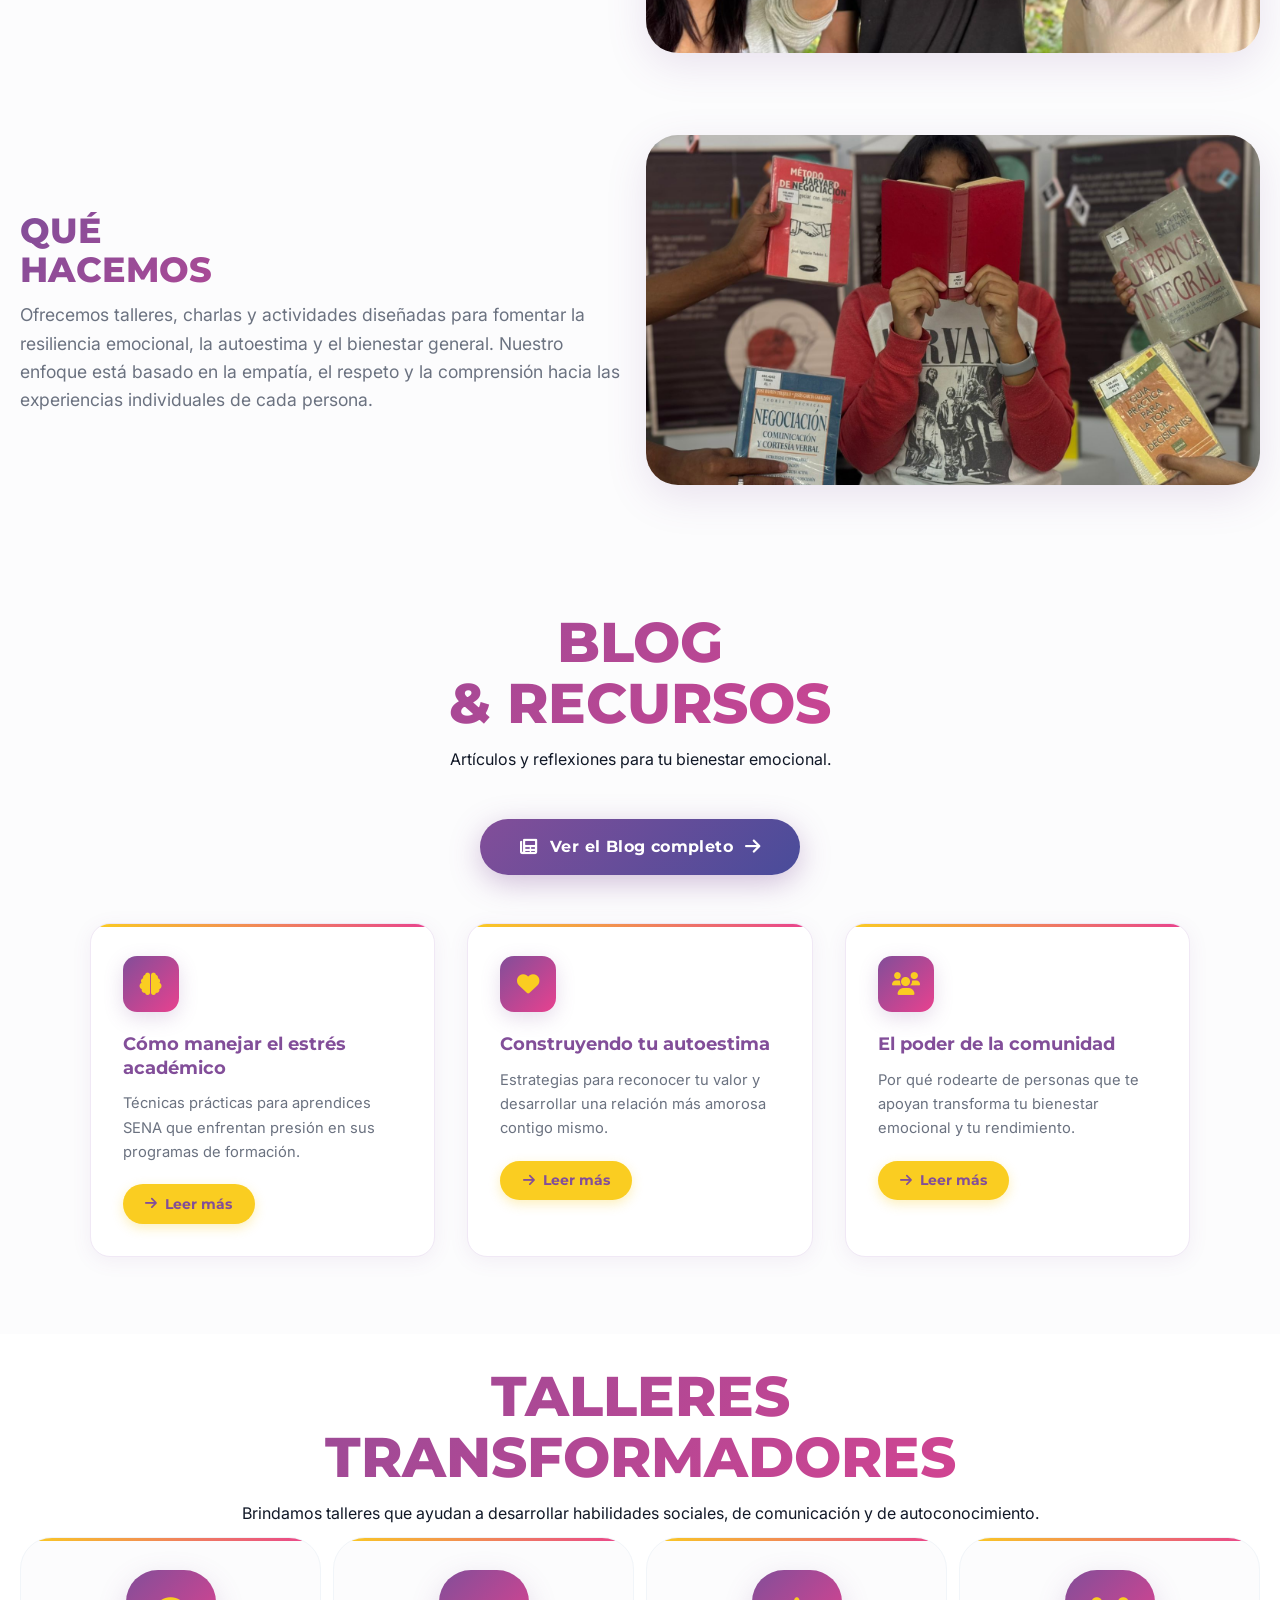
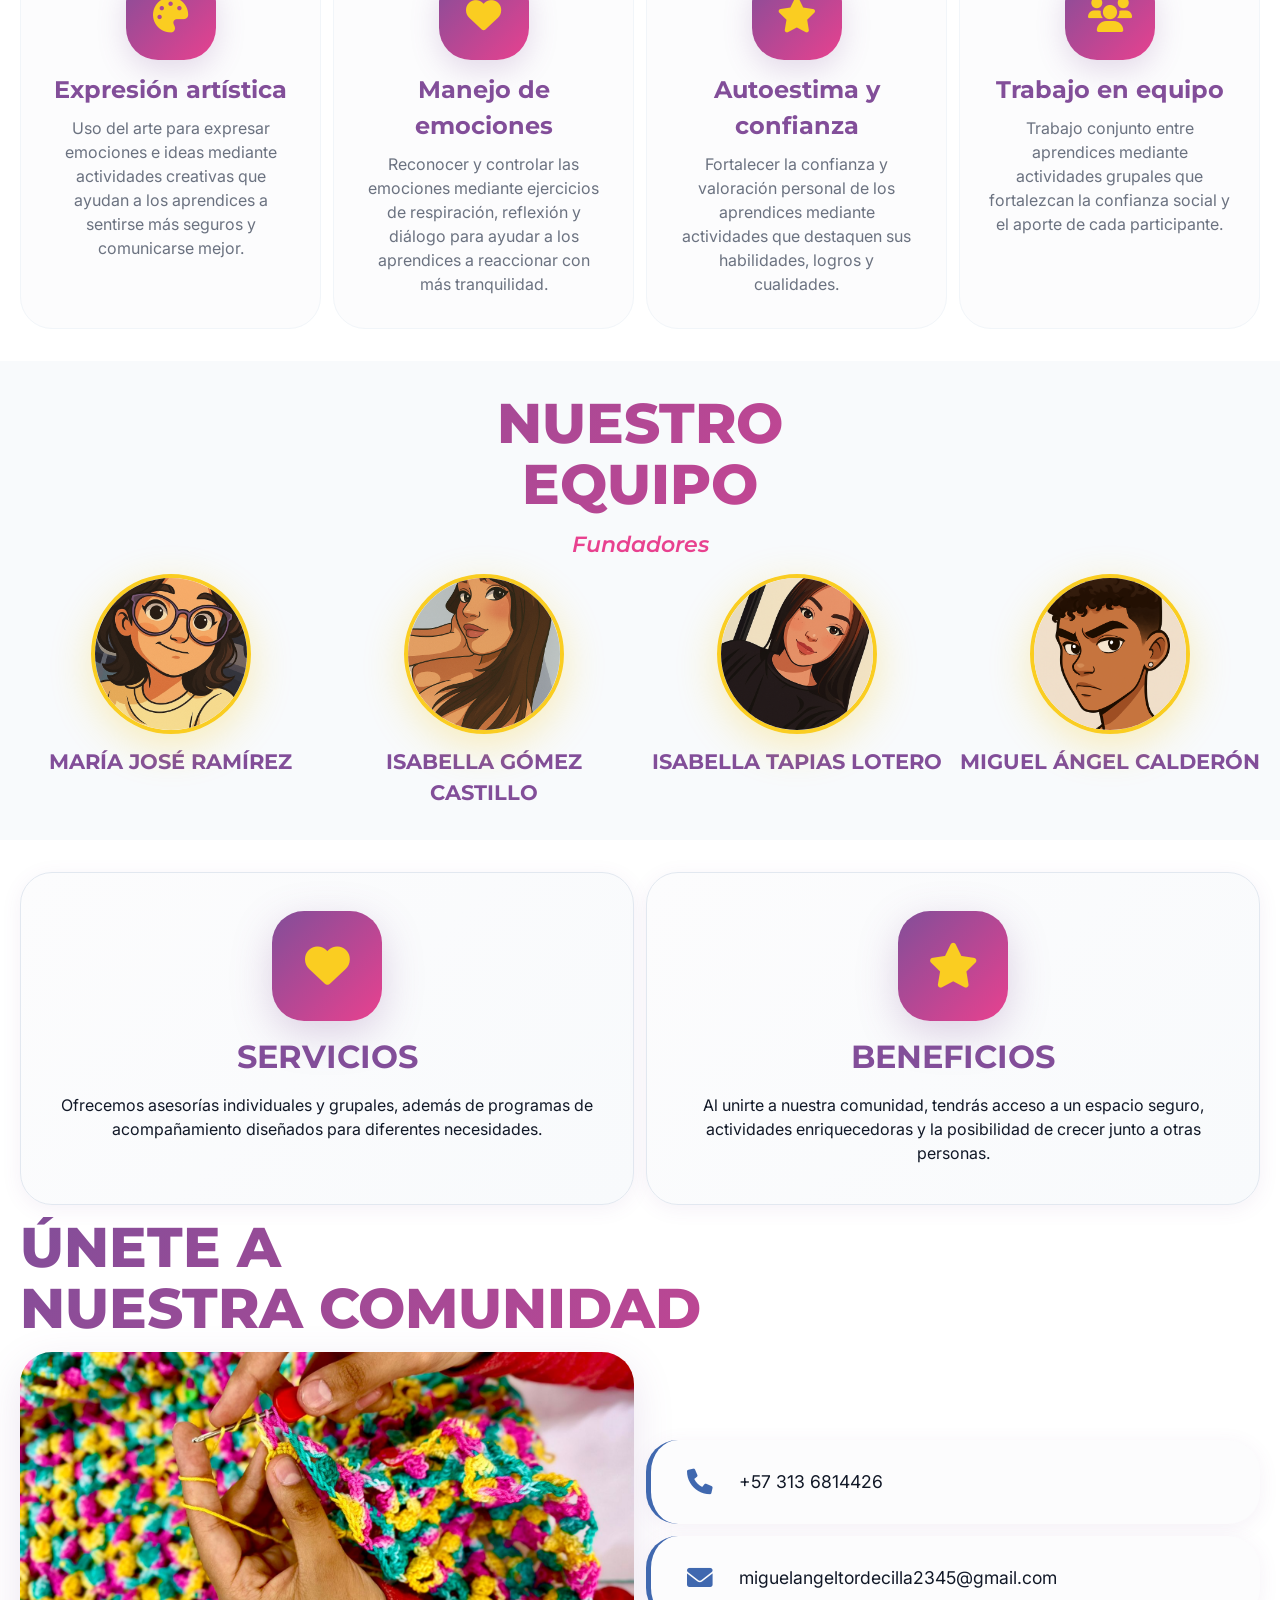
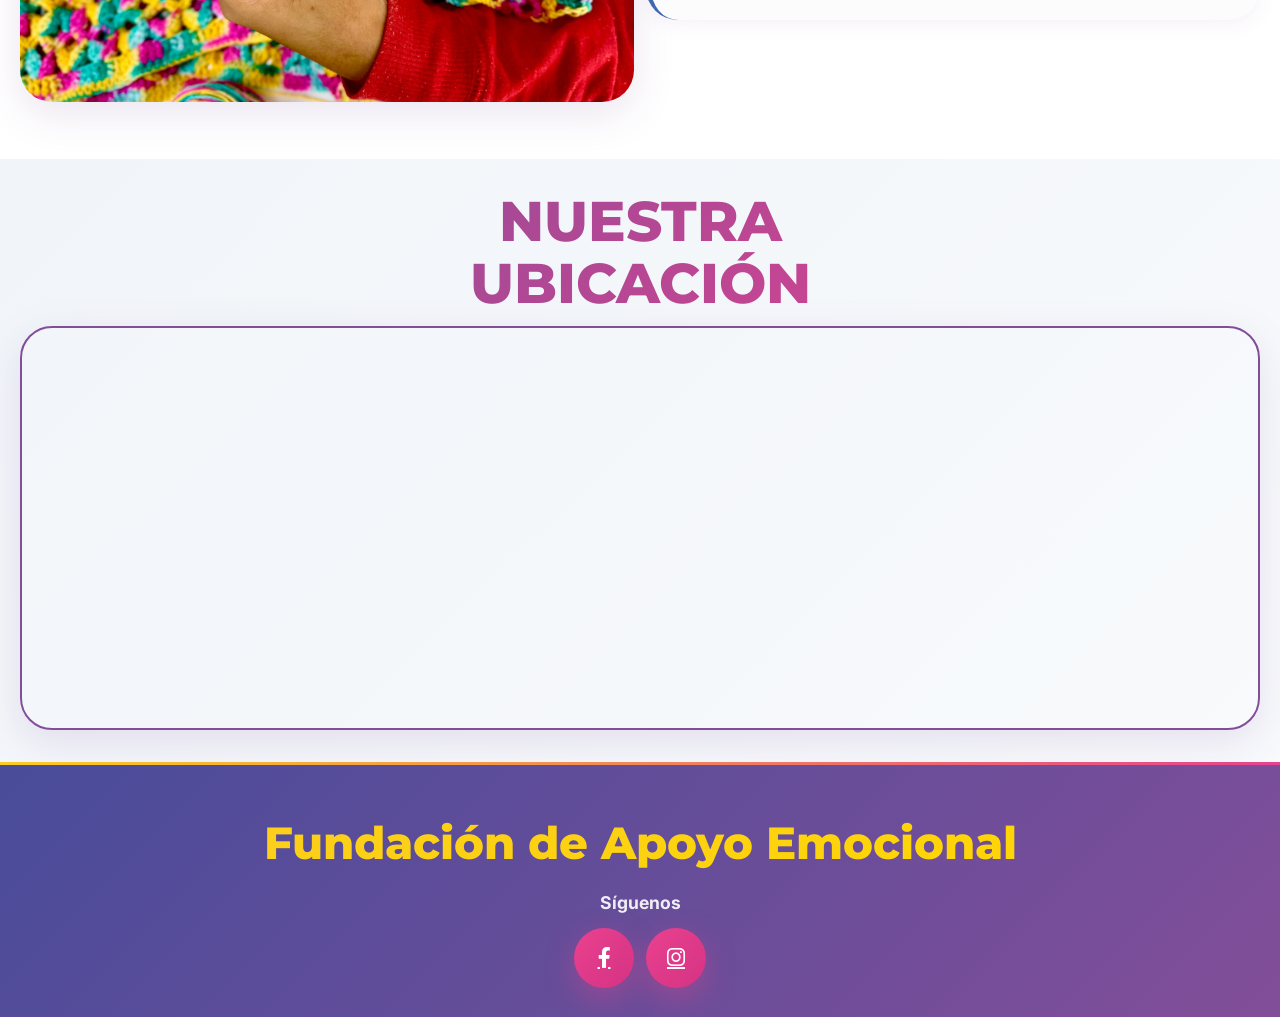
==== commit f8a63188: "Pagina completa con todos los cambios" ====
--- a/index.html
+++ b/index.html
@@ -25,6 +25,7 @@
                 <a href="#mision" data-es="QUIEN SOY" data-en="ABOUT ME">QUIEN SOY</a>
                 <a href="#vision" data-es="EJECUCION" data-en="ENFORCEMENT">EJECUCION</a>
                 <a href="#que-hacemos-main" data-es="QUÉ HACEMOS" data-en="WHAT WE DO">QUÉ HACEMOS</a>
+                <a href="#blog" data-es="BLOG" data-en="BLOG">BLOG</a>
                 <a href="#talleres" data-es="TALLERES" data-en="WORKSHOPS">TALLERES</a>
                 <a href="#fundadores" data-es="NOSOTROS" data-en="ABOUT US">NOSOTROS</a>
                 <a href="#contacto" data-es="CONTACTO" data-en="CONTACT">CONTACTO</a>
@@ -37,19 +38,24 @@
         </div>
     </nav>
 
-    <!-- Hero Section - Fullscreen Impactante -->
+    <!-- Hero Section -->
     <header id="inicio" class="hero-section">
         <div class="hero-overlay"></div>
         <div class="hero-content">
-            <div class="hero-badge">
-                <span data-es="Fundación de Apoyo Emocional" data-en="Emotional Support Foundation">Fundación de Apoyo Emocional</span>
-            </div>
             <h1 data-es="UN ESPACIO PARA CRECER Y SANAR" data-en="A SPACE TO GROW AND HEAL">
                 UN ESPACIO PARA<br><span class="highlight">CRECER Y SANAR</span>
             </h1>
-            <p data-es="Apoyo emocional • Talleres transformadores • Comunidad segura" data-en="Emotional support • Transformative workshops • Safe community">
-                Apoyo emocional • Talleres transformadores • Comunidad segura
-            </p>
+            <div class="hero-pills">
+                <span class="hero-pill"
+                      data-es="💛 Apoyo emocional"
+                      data-en="💛 Emotional support">💛 Apoyo emocional</span>
+                <span class="hero-pill"
+                      data-es="🎨 Talleres transformadores"
+                      data-en="🎨 Transformative workshops">🎨 Talleres transformadores</span>
+                <span class="hero-pill"
+                      data-es="🤝 Comunidad segura"
+                      data-en="🤝 Safe community">🤝 Comunidad segura</span>
+            </div>
         </div>
     </header>
 
@@ -61,7 +67,7 @@
                 <p data-es="Somos una fundación llamada hilos de amor que está enfocada en ayudar a los aprendices Sena que sufren de problemas, estrés academico, baja auatoestima, entre otras cosas." data-en="We are a foundation called Hilos de Amor that is dedicated to helping SENA students who are struggling with academic stress, low self-esteem, and other issues.">Somos una fundación llamada hilos de amor que está enfocada en ayudar a los aprendices Sena que sufren de problemas, estrés academico, baja auatoestima, entre otras cosas.</p>
             </div>
             <div class="image-content">
-                <img src="nueva10.jpg" alt="Manos unidas representando unidad y apoyo">
+                <img src="nueva17.jpg" alt="Manos unidas representando unidad y apoyo">
             </div>
         </div>
     </section>
@@ -74,12 +80,12 @@
             </div>
             <div class="text-content">
                 <h2 class="section-title" data-es="EJECUCIÓN" data-en="ENFORCEMENT">EJECUCIÓN</h2>
-                <p data-es="La fundación Hilos de Amor realizará talleres emocionales para estudiantes con estrés o problemas personales, usando actividades como manualidades, pintura y charlas motivacionales para apoyar su bienestar y desarrollo personal." data-en="The Hilos de Amor foundation will organize emotional support workshops for students facing stress or personal difficulties, using activities like crafts, painting, and motivational talks to improve their well-being and personal growth. ">La fundación Hilos de Amor realizará talleres emocionales para estudiantes con estrés o problemas personales, usando actividades como manualidades, pintura y charlas motivacionales para apoyar su bienestar y desarrollo personal.</p>
-            </div>
-        </div>
-    </section>
-
-    <!-- Qué Hacemos Section - NUEVA -->
+                <p data-es="La fundación Hilos de Amor realizará talleres emocionales para estudiantes con estrés o problemas personales, usando actividades como manualidades, pintura y charlas motivacionales para apoyar su bienestar y desarrollo personal." data-en="The Hilos de Amor foundation will organize emotional support workshops for students facing stress or personal difficulties, using activities like crafts, painting, and motivational talks to improve their well-being and personal growth.">La fundación Hilos de Amor realizará talleres emocionales para estudiantes con estrés o problemas personales, usando actividades como manualidades, pintura y charlas motivacionales para apoyar su bienestar y desarrollo personal.</p>
+            </div>
+        </div>
+    </section>
+
+    <!-- Qué Hacemos Section -->
     <section class="mission-section" id="que-hacemos-main">
         <div class="content-wrapper">
             <div class="text-content">
@@ -87,12 +93,80 @@
                 <p data-es="Ofrecemos talleres, charlas y actividades diseñadas para fomentar la resiliencia emocional, la autoestima y el bienestar general. Nuestro enfoque está basado en la empatía, el respeto y la comprensión hacia las experiencias individuales de cada persona." data-en="We offer workshops, talks, and activities designed to foster emotional resilience, self-esteem, and overall well-being. Our approach is based on empathy, respect, and understanding of each person's individual experiences.">Ofrecemos talleres, charlas y actividades diseñadas para fomentar la resiliencia emocional, la autoestima y el bienestar general. Nuestro enfoque está basado en la empatía, el respeto y la comprensión hacia las experiencias individuales de cada persona.</p>
             </div>
             <div class="image-content">
-                <img src="nueva7.jpg" alt="Actividades grupales de apoyo emocional">
-            </div>
-        </div>
-    </section>
-
-    <!-- Talleres - Cards deslizantes -->
+                <img src="nueva10.jpg" alt="Actividades grupales de apoyo emocional">
+            </div>
+        </div>
+    </section>
+
+    <section class="blog-section" id="blog">
+        <div class="section-header">
+            <h2 class="section-title" data-es="BLOG & RECURSOS" data-en="BLOG & RESOURCES">BLOG<br>&amp; RECURSOS</h2>
+            <p data-es="Artículos y reflexiones para tu bienestar emocional." data-en="Articles and reflections for your emotional well-being.">Artículos y reflexiones para tu bienestar emocional.</p>
+        </div>
+
+        <div class="blog-cta-wrapper">
+            <a href="blog.html" class="blog-cta-btn">
+                <i class="fas fa-newspaper"></i>
+                <span data-es="Ver el Blog completo" data-en="View the full Blog">Ver el Blog completo</span>
+                <i class="fas fa-arrow-right"></i>
+            </a>
+        </div>
+
+        <div class="blog-cards-grid">
+            <!-- Card 1 -->
+            <article class="blog-preview-card" onclick="openBlog(0)">
+                <div class="bcard-icon"><i class="fas fa-brain"></i></div>
+                <h3 data-es="Cómo manejar el estrés académico" data-en="How to manage academic stress">Cómo manejar el estrés académico</h3>
+                <p data-es="Técnicas prácticas para aprendices SENA que enfrentan presión en sus programas de formación." data-en="Practical techniques for SENA students facing pressure in their training programs.">Técnicas prácticas para aprendices SENA que enfrentan presión en sus programas de formación.</p>
+                <span class="bcard-btn">
+                    <i class="fas fa-arrow-right"></i>
+                    <span data-es="Leer más" data-en="Read more">Leer más</span>
+                </span>
+            </article>
+
+            <!-- Card 2 -->
+            <article class="blog-preview-card" onclick="openBlog(1)">
+                <div class="bcard-icon"><i class="fas fa-heart"></i></div>
+                <h3 data-es="Construyendo tu autoestima" data-en="Building your self-esteem">Construyendo tu autoestima</h3>
+                <p data-es="Estrategias para reconocer tu valor y desarrollar una relación más amorosa contigo mismo." data-en="Strategies to recognize your worth and develop a more loving relationship with yourself.">Estrategias para reconocer tu valor y desarrollar una relación más amorosa contigo mismo.</p>
+                <span class="bcard-btn">
+                    <i class="fas fa-arrow-right"></i>
+                    <span data-es="Leer más" data-en="Read more">Leer más</span>
+                </span>
+            </article>
+
+            <!-- Card 3 -->
+            <article class="blog-preview-card" onclick="openBlog(2)">
+                <div class="bcard-icon"><i class="fas fa-users"></i></div>
+                <h3 data-es="El poder de la comunidad" data-en="The power of community">El poder de la comunidad</h3>
+                <p data-es="Por qué rodearte de personas que te apoyan transforma tu bienestar emocional y tu rendimiento." data-en="Why surrounding yourself with supportive people transforms your emotional well-being and performance.">Por qué rodearte de personas que te apoyan transforma tu bienestar emocional y tu rendimiento.</p>
+                <span class="bcard-btn">
+                    <i class="fas fa-arrow-right"></i>
+                    <span data-es="Leer más" data-en="Read more">Leer más</span>
+                </span>
+            </article>
+        </div>
+
+
+
+        <!-- Modal Blog -->
+        <div class="blog-modal-overlay" id="blogModal" onclick="closeBlogModal(event)">
+            <div class="blog-modal-box">
+                <button class="blog-modal-close" onclick="closeBlogModal()">
+                    <i class="fas fa-times"></i>
+                </button>
+                <div class="blog-modal-header">
+                    <div class="blog-modal-icon" id="blogModalIcon">
+                        <i class="fas fa-brain"></i>
+                    </div>
+                    <h2 class="blog-modal-title" id="blogModalTitle">Título</h2>
+                </div>
+                <div class="blog-modal-body" id="blogModalBody"></div>
+            </div>
+        </div>
+    </section>
+
+    <!-- Talleres -->
     <section class="talleres-section" id="talleres">
         <div class="section-header">
             <h2 class="section-title" data-es="TALLERES TRANSFORMADORES" data-en="TRANSFORMATIVE WORKSHOPS">TALLERES<br>TRANSFORMADORES</h2>
@@ -118,7 +192,7 @@
                     <i class="fas fa-star"></i>
                 </div>
                 <h3 data-es="Autoestima y confianza" data-en="Self-esteem and confidence">Autoestima y confianza</h3>
-                <p data-es="Fortalecer la confianza y valoración personal de los aprendices mediante actividades que destaquen sus habilidades, logros y cualidades." data-en="Strengthening learners’ confidence and self-worth through activities that highlight their skills, achievements, and qualities.">Fortalecer la confianza y valoración personal de los aprendices mediante actividades que destaquen sus habilidades, logros y cualidades.</p>
+                <p data-es="Fortalecer la confianza y valoración personal de los aprendices mediante actividades que destaquen sus habilidades, logros y cualidades." data-en="Strengthening learners' confidence and self-worth through activities that highlight their skills, achievements, and qualities.">Fortalecer la confianza y valoración personal de los aprendices mediante actividades que destaquen sus habilidades, logros y cualidades.</p>
             </div>
             <div class="workshop-card">
                 <div class="workshop-icon">
@@ -130,7 +204,7 @@
         </div>
     </section>
 
-    <!-- Founders - Galería elegante -->
+    <!-- Founders -->
     <section class="founders-section" id="fundadores">
         <div class="section-header">
             <h2 class="section-title" data-es="NUESTRO EQUIPO" data-en="OUR TEAM">NUESTRO<br>EQUIPO</h2>
@@ -184,7 +258,7 @@
         </div>
     </section>
 
-    <!-- Services & Contact - Combinados -->
+    <!-- Services & Contact -->
     <section class="services-contact-section" id="contacto">
         <div class="services-grid">
             <div class="service-card large">
@@ -198,15 +272,15 @@
                 <div class="service-icon">
                     <i class="fas fa-star"></i>
                 </div>
-                <h3 data-es="BENEFICIOS" data-en="BENEFICITS">BENEFICIOS</h3>
-                <p data-es="Al unirte a nuestra comunidad, tendrás acceso a un espacio seguro, actividades enriquecedoras y la posibilidad de crecer junto a otras personas." data-en="By joining our community, you'll have access to a safe space, enriching activities, and the opportunity to grow alongside others.">Al unirte a nuestra comunidad, tendrás acceso a un espacio seguro, actividades enriquecedoras y la posibilidad de crecer junto a otras personas..</p>
+                <h3 data-es="BENEFICIOS" data-en="BENEFITS">BENEFICIOS</h3>
+                <p data-es="Al unirte a nuestra comunidad, tendrás acceso a un espacio seguro, actividades enriquecedoras y la posibilidad de crecer junto a otras personas." data-en="By joining our community, you'll have access to a safe space, enriching activities, and the opportunity to grow alongside others.">Al unirte a nuestra comunidad, tendrás acceso a un espacio seguro, actividades enriquecedoras y la posibilidad de crecer junto a otras personas.</p>
             </div>
         </div>
         <div class="contact-section">
             <h2 class="section-title" data-es="ÚNETE A NUESTRA COMUNIDAD" data-en="JOIN OUR COMMUNITY">ÚNETE A<br>NUESTRA COMUNIDAD</h2>
             <div class="contact-content">
                 <div class="contact-image">
-                    <img src="muñeca.jpeg" alt="Únete a nuestra comunidad">
+                    <img src="nueva22.jpg" alt="Únete a nuestra comunidad">
                 </div>
                 <div class="contact-details">
                     <div class="contact-item">
@@ -228,13 +302,13 @@
             <h2 class="section-title" data-es="NUESTRA UBICACIÓN" data-en="OUR LOCATION">NUESTRA<br>UBICACIÓN</h2>
         </div>
         <div class="map-container">
-            <iframe 
-                src="https://www.google.com/maps/embed?pb=!1m18!1m12!1m3!1d3965.707977660413!2d-75.5685611!3d6.302048000000001!2m3!1f0!2f0!3f0!3m2!1i1024!2i768!4f13.1!3m3!1m2!1s0x8e442f25d6670d4d%3A0x8043999e5e767b96!2sSENA%20-%20Centro%20de%20Tecnolog%C3%ADa%20de%20la%20Manufactura%20Avanzada!5e0!3m2!1ses-419!2sco!4v1764053743384!5m2!1ses-419!2sco" 
-                width="100%" 
-                height="500" 
-                style="border:0;" 
-                allowfullscreen="" 
-                loading="lazy" 
+            <iframe
+                src="https://www.google.com/maps/embed?pb=!1m18!1m12!1m3!1d3965.707977660413!2d-75.5685611!3d6.302048000000001!2m3!1f0!2f0!3f0!3m2!1i1024!2i768!4f13.1!3m3!1m2!1s0x8e442f25d6670d4d%3A0x8043999e5e767b96!2sSENA%20-%20Centro%20de%20Tecnolog%C3%ADa%20de%20la%20Manufactura%20Avanzada!5e0!3m2!1ses-419!2sco!4v1764053743384!5m2!1ses-419!2sco"
+                width="100%"
+                height="500"
+                style="border:0;"
+                allowfullscreen=""
+                loading="lazy"
                 referrerpolicy="no-referrer-when-downgrade">
             </iframe>
         </div>
@@ -266,6 +340,7 @@
         let currentLang = 'es';
         let menuOpen = false;
 
+        /* ── TRADUCCIÓN ── */
         function toggleLanguage() {
             const btn = document.getElementById('translateBtn');
             if (currentLang === 'es') {
@@ -282,43 +357,103 @@
         }
 
         function translatePage(lang) {
-            const elements = document.querySelectorAll('[data-es][data-en]');
-            elements.forEach(element => {
-                const text = element.getAttribute(`data-${lang}`);
-                if (text) element.textContent = text;
+            document.querySelectorAll('[data-es][data-en]').forEach(el => {
+                const text = el.getAttribute('data-' + lang);
+                if (text) el.textContent = text;
             });
         }
 
+        /* ── MENÚ MÓVIL ── */
         function toggleMenu() {
             const navLinks = document.querySelector('.nav-links');
             menuOpen = !menuOpen;
             navLinks.classList.toggle('active');
-            const icon = document.querySelector('.menu-toggle i');
-            icon.className = menuOpen ? 'fas fa-times' : 'fas fa-bars';
-        }
-
-        // Smooth scroll para navegación
+            document.querySelector('.menu-toggle i').className = menuOpen ? 'fas fa-times' : 'fas fa-bars';
+        }
+
+        /* ── SMOOTH SCROLL ── */
         document.querySelectorAll('a[href^="#"]').forEach(anchor => {
             anchor.addEventListener('click', function (e) {
                 e.preventDefault();
                 const target = document.querySelector(this.getAttribute('href'));
-                if (target) {
-                    target.scrollIntoView({ behavior: 'smooth', block: 'start' });
-                }
+                if (target) target.scrollIntoView({ behavior: 'smooth', block: 'start' });
                 if (menuOpen) toggleMenu();
             });
         });
 
-        // Animación de stats en hero
-        const observer = new IntersectionObserver((entries) => {
-            entries.forEach(entry => {
-                if (entry.isIntersecting) {
-                    entry.target.classList.add('animate');
+        /* ── INTERSECTION OBSERVER ── */
+        const heroStats = document.querySelector('.hero-stats');
+        if (heroStats) {
+            const observer = new IntersectionObserver((entries) => {
+                entries.forEach(entry => {
+                    if (entry.isIntersecting) entry.target.classList.add('animate');
+                });
+            });
+            observer.observe(heroStats);
+        }
+
+        /* ── BLOG DATA ── */
+        const blogData = [
+            {
+                icon: 'fa-brain',
+                title: {
+                    es: 'Cómo manejar el estrés académico',
+                    en: 'How to manage academic stress'
+                },
+                body: {
+                    es: '<p>El estrés académico es una de las principales causas de abandono escolar. <strong>Identificarlo a tiempo es clave.</strong></p><p>Técnicas como la respiración diafragmática, la organización por bloques de tiempo (técnica Pomodoro) y el autocuidado diario pueden reducir significativamente los niveles de ansiedad.</p><p>En Hilos de Amor trabajamos estas habilidades en nuestros talleres de manejo emocional, creando un espacio seguro donde cada aprendiz puede expresarse libremente.</p>',
+                    en: '<p>Academic stress is one of the main causes of school dropout. <strong>Identifying it in time is key.</strong></p><p>Techniques like diaphragmatic breathing, time-block organization (Pomodoro technique), and daily self-care can significantly reduce anxiety levels.</p><p>At Hilos de Amor we work on these skills in our emotional management workshops, creating a safe space where every learner can express themselves freely.</p>'
                 }
-            });
+            },
+            {
+                icon: 'fa-heart',
+                title: {
+                    es: 'Construyendo tu autoestima',
+                    en: 'Building your self-esteem'
+                },
+                body: {
+                    es: '<p>La autoestima no es algo con lo que se nace: <strong>se construye día a día</strong>, con pequeños actos de reconocimiento propio.</p><p>Aprender a identificar tus fortalezas, celebrar tus logros —por pequeños que sean— y hablarte con compasión son hábitos que transforman tu relación contigo mismo.</p><p>Nuestros talleres de autoestima están diseñados para guiarte en ese proceso de manera práctica y acompañada.</p>',
+                    en: '<p>Self-esteem is not something you are born with: <strong>it is built day by day</strong>, with small acts of self-recognition.</p><p>Learning to identify your strengths, celebrate your achievements —however small— and speak to yourself with compassion are habits that transform your relationship with yourself.</p><p>Our self-esteem workshops are designed to guide you through that process in a practical, supportive way.</p>'
+                }
+            },
+            {
+                icon: 'fa-users',
+                title: {
+                    es: 'El poder de la comunidad',
+                    en: 'The power of community'
+                },
+                body: {
+                    es: '<p>Los seres humanos somos seres sociales. <strong>Pertenecer a una comunidad de apoyo</strong> tiene efectos medibles en la salud mental: reduce el estrés, aumenta la motivación y mejora el rendimiento académico.</p><p>En Hilos de Amor creemos que nadie debe enfrentar sus dificultades solo. Por eso creamos espacios donde los aprendices SENA se encuentran, se escuchan y se apoyan mutuamente.</p><p>Unirte a nuestra comunidad es el primer paso hacia una versión más fuerte de ti mismo.</p>',
+                    en: '<p>Human beings are social beings. <strong>Belonging to a supportive community</strong> has measurable effects on mental health: it reduces stress, increases motivation, and improves academic performance.</p><p>At Hilos de Amor we believe no one should face their difficulties alone. That is why we create spaces where SENA students meet, listen to each other, and support one another.</p><p>Joining our community is the first step toward a stronger version of yourself.</p>'
+                }
+            }
+        ];
+
+        /* ── ABRIR MODAL BLOG ── */
+        function openBlog(index) {
+            const data = blogData[index];
+            const lang = currentLang;
+            document.getElementById('blogModalIcon').innerHTML = '<i class="fas ' + data.icon + '"></i>';
+            document.getElementById('blogModalTitle').textContent = data.title[lang];
+            document.getElementById('blogModalBody').innerHTML = data.body[lang];
+            document.getElementById('blogModal').classList.add('open');
+            document.body.style.overflow = 'hidden';
+        }
+
+        /* ── CERRAR MODAL BLOG ── */
+        function closeBlogModal(e) {
+            if (!e
+                || e.target === document.getElementById('blogModal')
+                || e.currentTarget.classList.contains('blog-modal-close')) {
+                document.getElementById('blogModal').classList.remove('open');
+                document.body.style.overflow = '';
+            }
+        }
+
+        /* Cerrar modal con tecla Escape */
+        document.addEventListener('keydown', function(e) {
+            if (e.key === 'Escape') closeBlogModal();
         });
-
-        observer.observe(document.querySelector('.hero-stats'));
     </script>
 </body>
 </html>
--- a/CSS/Style.css
+++ b/CSS/Style.css
@@ -812,4 +812,440 @@
     .service-card {
         padding: 1.25rem 1.5rem;
     }
-}+}
+
+    .blog-section { padding: clamp(3rem, 6vw, 5rem) clamp(1rem, 5vw, 4rem); }
+    .blog-cards-grid {
+        display: grid;
+        grid-template-columns: repeat(auto-fit, minmax(280px, 1fr));
+        gap: 2rem;
+        max-width: 1100px;
+        margin: 3rem auto 0;
+    }
+    .blog-preview-card {
+        background: #fff;
+        border-radius: 20px;
+        padding: 2rem;
+        box-shadow: 0 4px 20px rgba(130,78,153,0.08);
+        border: 1px solid #f0e8f5;
+        cursor: pointer;
+        transition: all 0.4s cubic-bezier(0.25, 0.46, 0.45, 0.94);
+        position: relative;
+        overflow: hidden;
+    }
+    .blog-preview-card::before {
+        content: '';
+        position: absolute;
+        top: 0; left: 0; right: 0;
+        height: 3px;
+        background: linear-gradient(90deg, #FACD21, #E8418F);
+    }
+    .blog-preview-card:hover {
+        transform: translateY(-8px);
+        box-shadow: 0 16px 48px rgba(130,78,153,0.18);
+        border-color: rgba(130,78,153,0.25);
+    }
+    .bcard-icon {
+        width: 56px; height: 56px;
+        background: linear-gradient(135deg, #824E99, #E8418F);
+        border-radius: 14px;
+        display: flex; align-items: center; justify-content: center;
+        font-size: 1.4rem; color: #FACD21;
+        margin-bottom: 1.25rem;
+        box-shadow: 0 6px 20px rgba(130,78,153,0.2);
+        transition: transform 0.4s ease;
+    }
+    .blog-preview-card:hover .bcard-icon { transform: scale(1.08) rotate(4deg); }
+    .blog-preview-card h3 {
+        font-family: 'Montserrat', sans-serif;
+        font-weight: 700;
+        font-size: 1.1rem;
+        color: #824E99;
+        margin-bottom: 0.75rem;
+        line-height: 1.35;
+    }
+    .blog-preview-card p {
+        font-size: 0.92rem;
+        color: #6B7280;
+        line-height: 1.65;
+        margin-bottom: 1.25rem;
+    }
+    .bcard-btn {
+        display: inline-flex; align-items: center; gap: 0.5rem;
+        background: #FACD21;
+        color: #824E99;
+        padding: 0.55rem 1.25rem;
+        border-radius: 50px;
+        font-family: 'Montserrat', sans-serif;
+        font-weight: 700;
+        font-size: 0.85rem;
+        transition: all 0.3s ease;
+        box-shadow: 0 4px 12px rgba(250,205,33,0.3);
+    }
+    .blog-preview-card:hover .bcard-btn {
+        background: #824E99;
+        color: #FACD21;
+        box-shadow: 0 6px 20px rgba(130,78,153,0.3);
+    }
+
+    /* Modal Blog */
+    .blog-modal-overlay {
+        position: fixed; inset: 0;
+        background: rgba(10,5,20,0.65);
+        backdrop-filter: blur(6px);
+        z-index: 3000;
+        display: flex; align-items: center; justify-content: center;
+        padding: 1rem;
+        opacity: 0; pointer-events: none;
+        transition: opacity 0.35s ease;
+    }
+    .blog-modal-overlay.open { opacity: 1; pointer-events: all; }
+    .blog-modal-box {
+        background: #fff;
+        border-radius: 28px;
+        width: 100%; max-width: 680px;
+        max-height: 88vh;
+        overflow-y: auto;
+        position: relative;
+        box-shadow: 0 30px 80px rgba(130,78,153,0.3);
+        transform: translateY(30px) scale(0.97);
+        transition: transform 0.4s cubic-bezier(0.25,0.46,0.45,0.94);
+        scrollbar-width: thin;
+        scrollbar-color: #824E99 transparent;
+    }
+    .blog-modal-overlay.open .blog-modal-box { transform: translateY(0) scale(1); }
+    .blog-modal-box::before {
+        content: '';
+        display: block; height: 4px;
+        background: linear-gradient(90deg, #FACD21, #E8418F, #824E99);
+        border-radius: 28px 28px 0 0;
+    }
+    .blog-modal-close {
+        position: absolute; top: 1.25rem; right: 1.25rem;
+        width: 40px; height: 40px;
+        background: #FACD21; color: #824E99;
+        border: none; border-radius: 12px;
+        cursor: pointer; font-size: 1rem;
+        display: flex; align-items: center; justify-content: center;
+        box-shadow: 0 4px 14px rgba(250,205,33,0.4);
+        transition: all 0.3s ease; z-index: 10;
+    }
+    .blog-modal-close:hover { background: #824E99; color: #FACD21; transform: rotate(90deg) scale(1.1); }
+    .blog-modal-header {
+        display: flex; align-items: center; gap: 1rem;
+        padding: 1.75rem 2rem 0;
+    }
+    .blog-modal-icon {
+        width: 52px; height: 52px;
+        background: linear-gradient(135deg, #824E99, #E8418F);
+        border-radius: 14px;
+        display: flex; align-items: center; justify-content: center;
+        font-size: 1.4rem; color: #FACD21; flex-shrink: 0;
+    }
+    .blog-modal-title {
+        font-family: 'Montserrat', sans-serif;
+        font-weight: 700;
+        font-size: clamp(1.15rem, 3vw, 1.4rem);
+        color: #824E99; line-height: 1.3;
+    }
+    .blog-modal-body { padding: 1.5rem 2rem 2rem; }
+    .blog-modal-body p {
+        font-size: 1rem; color: #6B7280;
+        line-height: 1.8; margin-bottom: 1rem;
+    }
+    .blog-modal-body strong { color: #111827; }
+
+    @media (max-width: 768px) {
+        .blog-cards-grid { grid-template-columns: 1fr; }
+    }
+
+            /* ── HERO PILLS ── */
+        .hero-pills {
+            display: flex;
+            flex-wrap: wrap;
+            gap: 1rem;
+            justify-content: center;
+            margin-top: 2.25rem;
+        }
+        .hero-pill {
+            background: rgba(255, 255, 255, 0.18);
+            backdrop-filter: blur(12px);
+            -webkit-backdrop-filter: blur(12px);
+            border: 1.5px solid rgba(255, 255, 255, 0.55);
+            color: #fff;
+            padding: 0.8rem 2rem;
+            border-radius: 50px;
+            font-size: clamp(0.95rem, 2vw, 1.1rem);
+            font-weight: 600;
+            letter-spacing: 0.3px;
+            box-shadow: 0 4px 24px rgba(0, 0, 0, 0.15), inset 0 1px 0 rgba(255,255,255,0.3);
+            animation: pillFadeIn 0.8s ease both;
+            transition: background 0.3s ease, transform 0.3s ease;
+        }
+        .hero-pill:hover {
+            background: rgba(255, 255, 255, 0.28);
+            transform: translateY(-3px);
+        }
+        .hero-pill:nth-child(2) { animation-delay: 0.15s; }
+        .hero-pill:nth-child(3) { animation-delay: 0.30s; }
+        @keyframes pillFadeIn {
+            from { opacity: 0; transform: translateY(18px); }
+            to   { opacity: 1; transform: translateY(0); }
+        }
+        @media (max-width: 600px) {
+            .hero-pills { flex-direction: column; align-items: center; }
+            .hero-pill  { width: fit-content; }
+        }
+
+        /* ── BLOG SECTION ── */
+        .blog-section {
+            padding: clamp(3rem, 6vw, 5rem) clamp(1rem, 5vw, 4rem);
+            background: #FCFCFD;
+        }
+        .blog-cards-grid {
+            display: grid;
+            grid-template-columns: repeat(auto-fit, minmax(280px, 1fr));
+            gap: 2rem;
+            max-width: 1100px;
+            margin: 3rem auto 0;
+        }
+        .blog-preview-card {
+            background: #fff;
+            border-radius: 20px;
+            padding: 2rem;
+            box-shadow: 0 4px 20px rgba(130, 78, 153, 0.08);
+            border: 1px solid #f0e8f5;
+            cursor: pointer;
+            transition: all 0.4s cubic-bezier(0.25, 0.46, 0.45, 0.94);
+            position: relative;
+            overflow: hidden;
+        }
+        .blog-preview-card::before {
+            content: '';
+            position: absolute;
+            top: 0; left: 0; right: 0;
+            height: 3px;
+            background: linear-gradient(90deg, #FACD21, #E8418F);
+        }
+        .blog-preview-card:hover {
+            transform: translateY(-8px);
+            box-shadow: 0 16px 48px rgba(130, 78, 153, 0.18);
+            border-color: rgba(130, 78, 153, 0.25);
+        }
+        .bcard-icon {
+            width: 56px; height: 56px;
+            background: linear-gradient(135deg, #824E99, #E8418F);
+            border-radius: 14px;
+            display: flex; align-items: center; justify-content: center;
+            font-size: 1.4rem; color: #FACD21;
+            margin-bottom: 1.25rem;
+            box-shadow: 0 6px 20px rgba(130, 78, 153, 0.2);
+            transition: transform 0.4s ease;
+        }
+        .blog-preview-card:hover .bcard-icon { transform: scale(1.08) rotate(4deg); }
+        .blog-preview-card h3 {
+            font-family: 'Montserrat', sans-serif;
+            font-weight: 700;
+            font-size: 1.1rem;
+            color: #824E99;
+            margin-bottom: 0.75rem;
+            line-height: 1.35;
+        }
+        .blog-preview-card p {
+            font-size: 0.92rem;
+            color: #6B7280;
+            line-height: 1.65;
+            margin-bottom: 1.25rem;
+        }
+        .bcard-btn {
+            display: inline-flex; align-items: center; gap: 0.5rem;
+            background: #FACD21;
+            color: #824E99;
+            padding: 0.6rem 1.4rem;
+            border-radius: 50px;
+            font-family: 'Montserrat', sans-serif;
+            font-weight: 700;
+            font-size: 0.85rem;
+            transition: all 0.3s ease;
+            box-shadow: 0 4px 12px rgba(250, 205, 33, 0.3);
+        }
+        .blog-preview-card:hover .bcard-btn {
+            background: #824E99;
+            color: #FACD21;
+            box-shadow: 0 6px 20px rgba(130, 78, 153, 0.3);
+        }
+
+        /* Botón ir al Blog completo */
+        .blog-cta-wrapper {
+            text-align: center;
+            margin-top: 3rem;
+        }
+        .blog-cta-btn {
+            display: inline-flex;
+            align-items: center;
+            gap: 0.75rem;
+            background: linear-gradient(135deg, #824E99, #494C9A);
+            color: #fff;
+            text-decoration: none;
+            padding: 1rem 2.5rem;
+            border-radius: 50px;
+            font-family: 'Montserrat', sans-serif;
+            font-weight: 700;
+            font-size: 1rem;
+            letter-spacing: 0.4px;
+            box-shadow: 0 8px 30px rgba(130, 78, 153, 0.35);
+            transition: all 0.4s cubic-bezier(0.25, 0.46, 0.45, 0.94);
+            position: relative;
+            overflow: hidden;
+        }
+        .blog-cta-btn::before {
+            content: '';
+            position: absolute;
+            inset: 0;
+            background: linear-gradient(135deg, #E8418F, #824E99);
+            opacity: 0;
+            transition: opacity 0.4s ease;
+        }
+        .blog-cta-btn:hover {
+            transform: translateY(-4px);
+            box-shadow: 0 16px 45px rgba(130, 78, 153, 0.5);
+        }
+        .blog-cta-btn:hover::before { opacity: 1; }
+        .blog-cta-btn span,
+        .blog-cta-btn i { position: relative; z-index: 1; }
+        .blog-cta-btn i { font-size: 1.1rem; }
+
+        /* ── BLOG MODAL ── */
+        .blog-modal-overlay {
+            position: fixed; inset: 0;
+            background: rgba(10, 5, 20, 0.65);
+            backdrop-filter: blur(6px);
+            -webkit-backdrop-filter: blur(6px);
+            z-index: 3000;
+            display: flex; align-items: center; justify-content: center;
+            padding: 1rem;
+            opacity: 0; pointer-events: none;
+            transition: opacity 0.35s ease;
+        }
+        .blog-modal-overlay.open { opacity: 1; pointer-events: all; }
+        .blog-modal-box {
+            background: #fff;
+            border-radius: 28px;
+            width: 100%; max-width: 680px;
+            max-height: 88vh;
+            overflow-y: auto;
+            position: relative;
+            box-shadow: 0 30px 80px rgba(130, 78, 153, 0.3);
+            transform: translateY(30px) scale(0.97);
+            transition: transform 0.4s cubic-bezier(0.25, 0.46, 0.45, 0.94);
+            scrollbar-width: thin;
+            scrollbar-color: #824E99 transparent;
+        }
+        .blog-modal-overlay.open .blog-modal-box { transform: translateY(0) scale(1); }
+        .blog-modal-box::before {
+            content: '';
+            display: block; height: 4px;
+            background: linear-gradient(90deg, #FACD21, #E8418F, #824E99);
+            border-radius: 28px 28px 0 0;
+        }
+        .blog-modal-close {
+            position: absolute; top: 1.25rem; right: 1.25rem;
+            width: 40px; height: 40px;
+            background: #FACD21; color: #824E99;
+            border: none; border-radius: 12px;
+            cursor: pointer; font-size: 1rem;
+            display: flex; align-items: center; justify-content: center;
+            box-shadow: 0 4px 14px rgba(250, 205, 33, 0.4);
+            transition: all 0.3s ease; z-index: 10;
+        }
+        .blog-modal-close:hover { background: #824E99; color: #FACD21; transform: rotate(90deg) scale(1.1); }
+        .blog-modal-header {
+            display: flex; align-items: center; gap: 1rem;
+            padding: 1.75rem 2rem 0;
+        }
+        .blog-modal-icon {
+            width: 52px; height: 52px;
+            background: linear-gradient(135deg, #824E99, #E8418F);
+            border-radius: 14px;
+            display: flex; align-items: center; justify-content: center;
+            font-size: 1.4rem; color: #FACD21; flex-shrink: 0;
+        }
+        .blog-modal-title {
+            font-family: 'Montserrat', sans-serif;
+            font-weight: 700;
+            font-size: clamp(1.15rem, 3vw, 1.4rem);
+            color: #824E99; line-height: 1.3; margin: 0;
+        }
+        .blog-modal-body { padding: 1.5rem 2rem 2rem; }
+        .blog-modal-body p {
+            font-size: 1rem; color: #6B7280;
+            line-height: 1.8; margin-bottom: 1rem;
+        }
+        .blog-modal-body strong { color: #111827; }
+        @media (max-width: 768px) {
+            .blog-cards-grid { grid-template-columns: 1fr; }
+            .blog-modal-box { border-radius: 20px; }
+        }
+
+        /* ── FOUNDERS HOVER MEJORADO ── */
+        .founder-card .founder-image {
+            position: relative;
+            overflow: hidden;
+        }
+        .founder-image img {
+            transition: transform 0.5s cubic-bezier(0.25, 0.46, 0.45, 0.94);
+            display: block;
+            width: 100%;
+        }
+        .founder-card:hover .founder-image img {
+            transform: scale(1.07);
+        }
+        .founder-overlay {
+            position: absolute;
+            inset: 0;
+            background: linear-gradient(
+                180deg,
+                rgba(130, 78, 153, 0) 0%,
+                rgba(130, 78, 153, 0.55) 45%,
+                rgba(73, 76, 154, 0.93) 100%
+            );
+            display: flex;
+            flex-direction: column;
+            align-items: center;
+            justify-content: flex-end;
+            padding: 1.75rem 1.25rem;
+            opacity: 0;
+            transform: translateY(6px);
+            transition: opacity 0.4s ease, transform 0.4s ease;
+        }
+        .founder-card:hover .founder-overlay {
+            opacity: 1;
+            transform: translateY(0);
+        }
+        .founder-overlay .btn-primary {
+            background: #FACD21;
+            color: #824E99;
+            border: none;
+            padding: 0.75rem 1.75rem;
+            border-radius: 50px;
+            font-family: 'Montserrat', sans-serif;
+            font-weight: 700;
+            font-size: 0.9rem;
+            letter-spacing: 0.3px;
+            text-decoration: none;
+            display: inline-flex;
+            align-items: center;
+            gap: 0.5rem;
+            box-shadow: 0 6px 24px rgba(250, 205, 33, 0.45);
+            transform: translateY(12px);
+            transition: transform 0.4s cubic-bezier(0.25, 0.46, 0.45, 0.94) 0.08s,
+                        background 0.3s ease,
+                        box-shadow 0.3s ease;
+        }
+        .founder-card:hover .founder-overlay .btn-primary {
+            transform: translateY(0);
+        }
+        .founder-overlay .btn-primary:hover {
+            background: #fff;
+            box-shadow: 0 10px 32px rgba(250, 205, 33, 0.65);
+        }
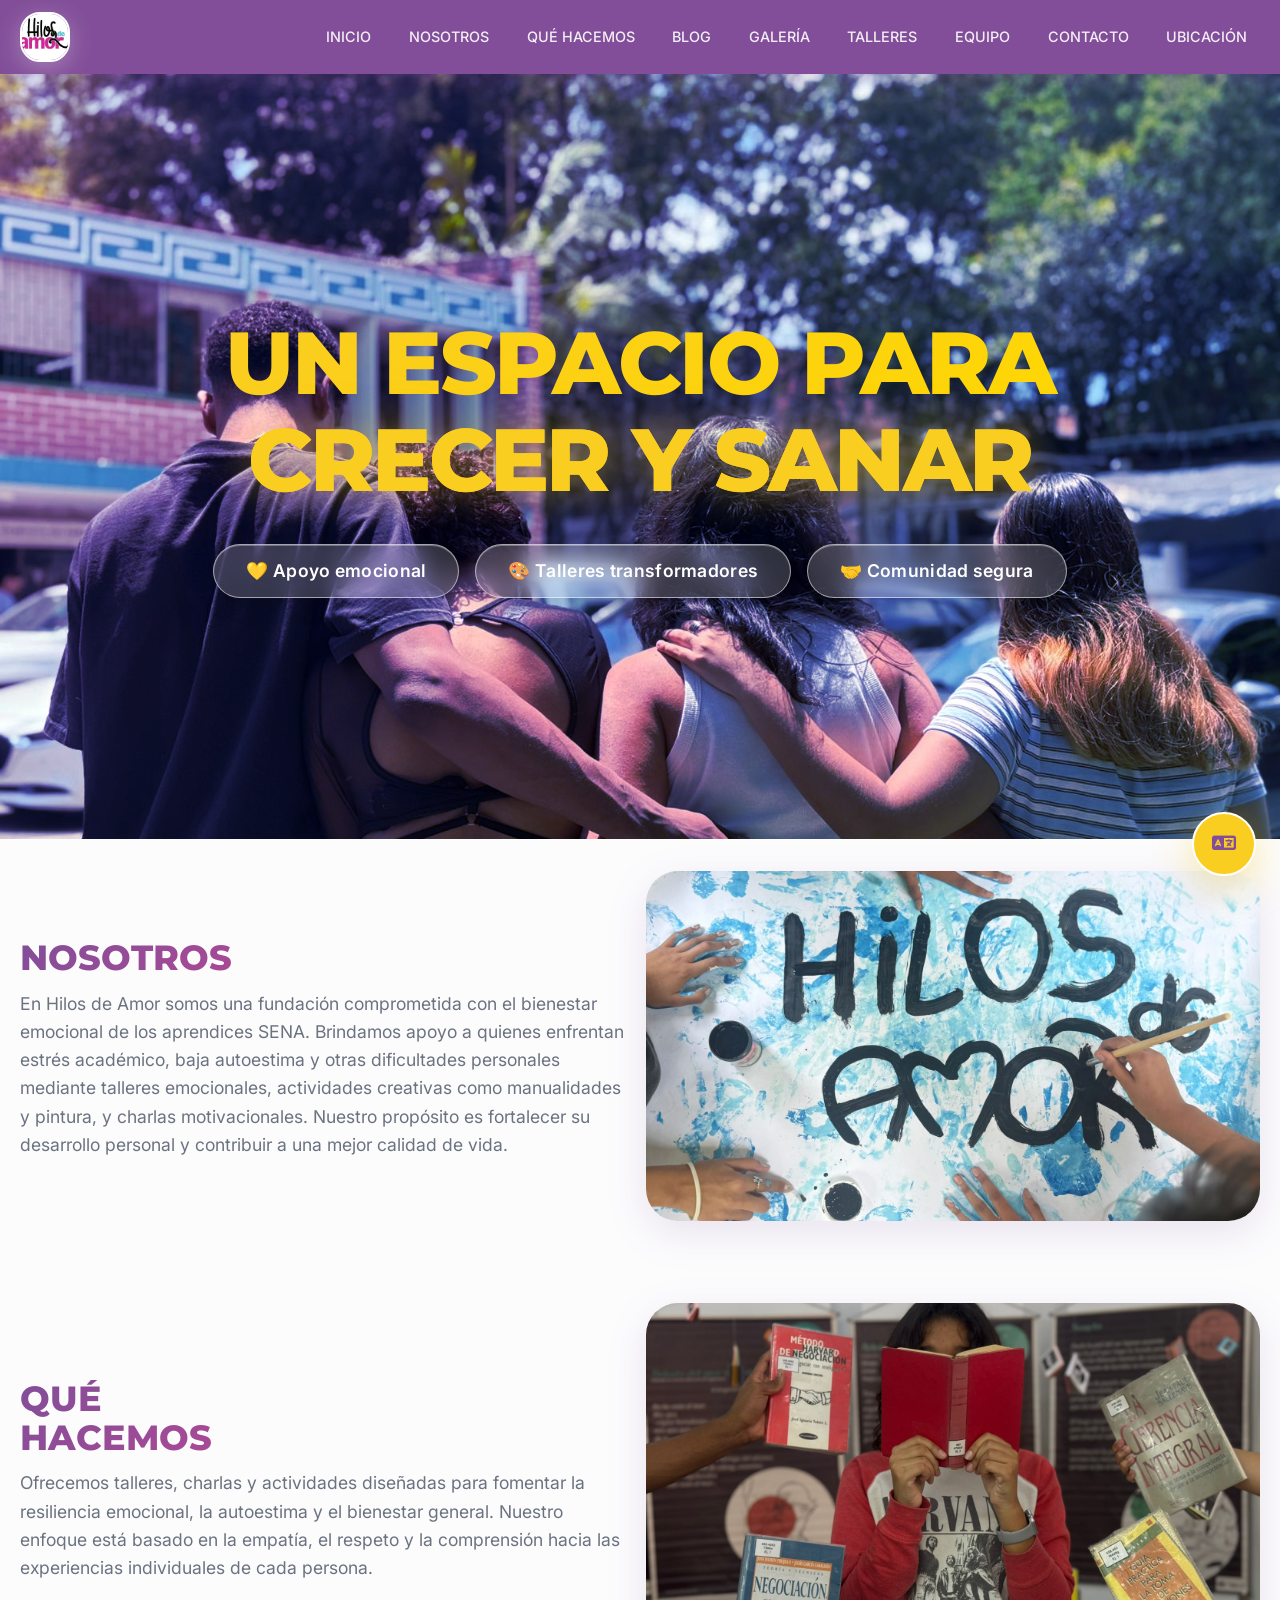
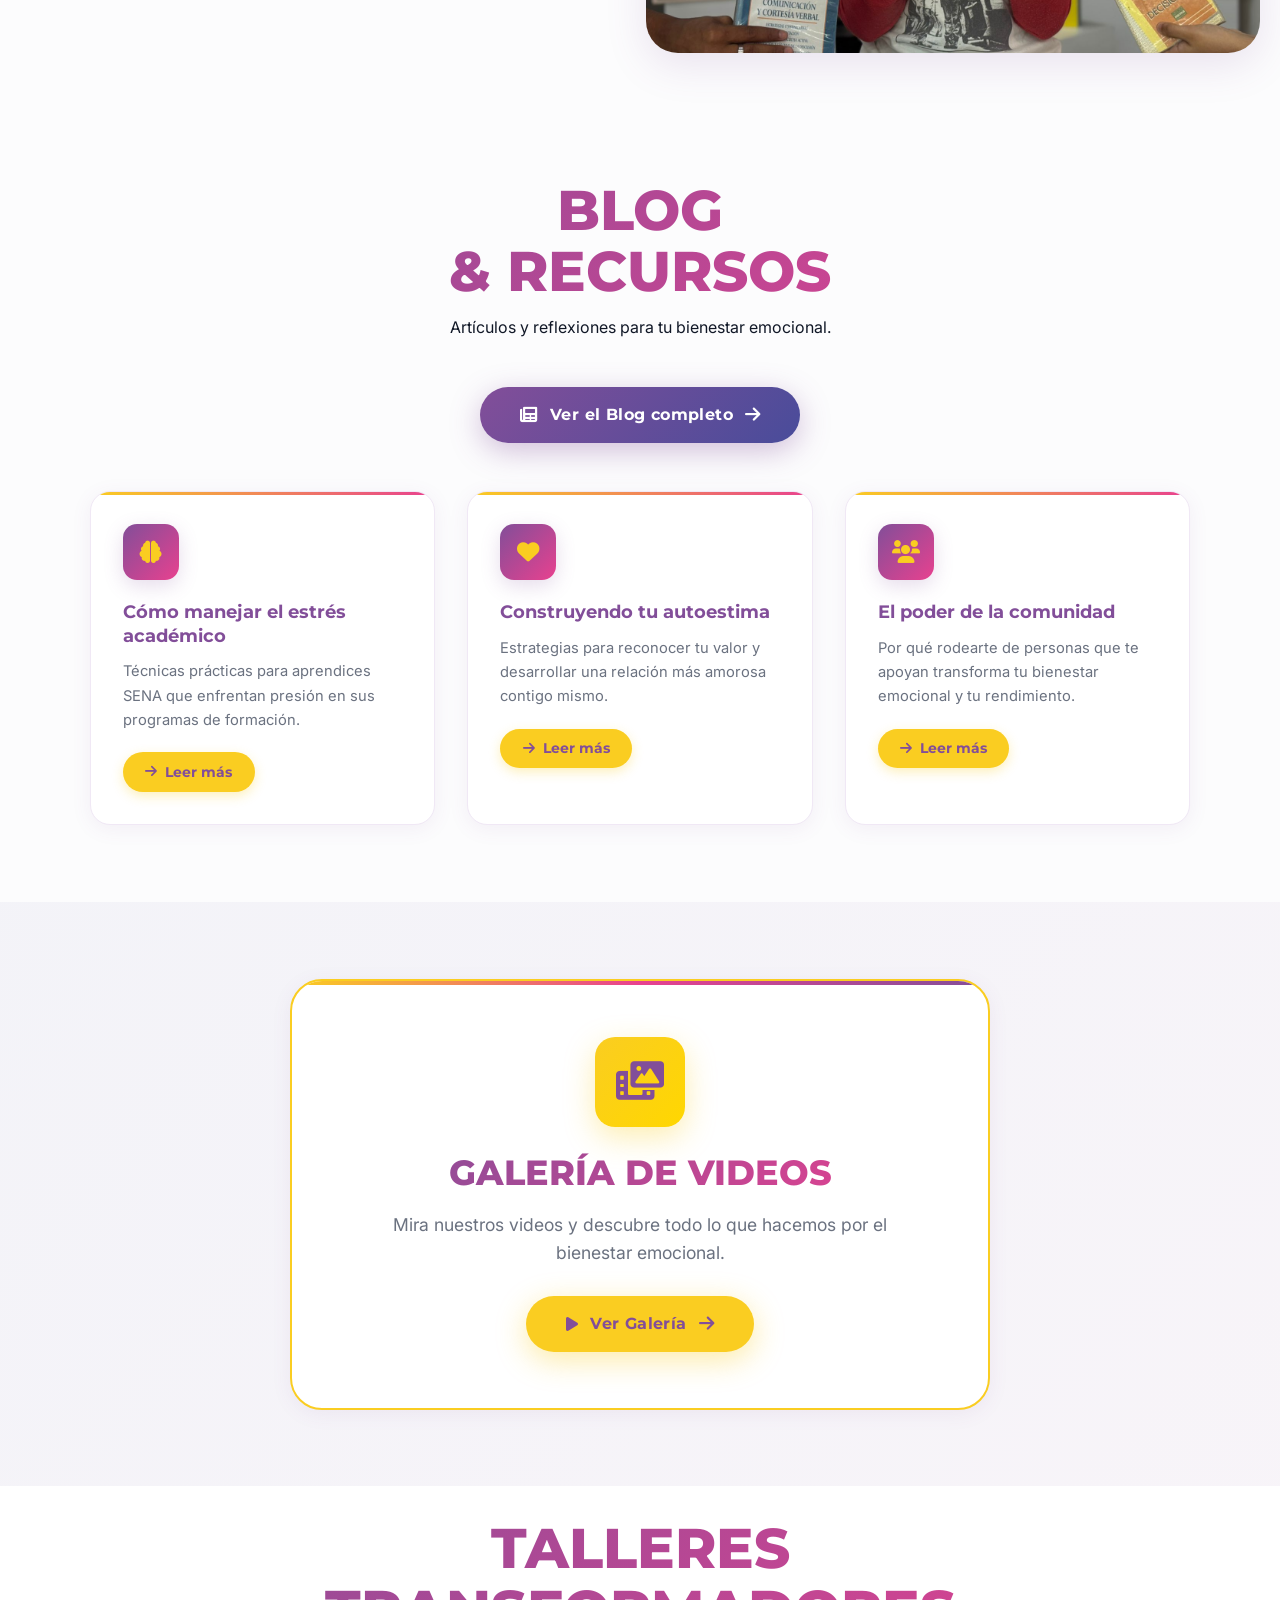
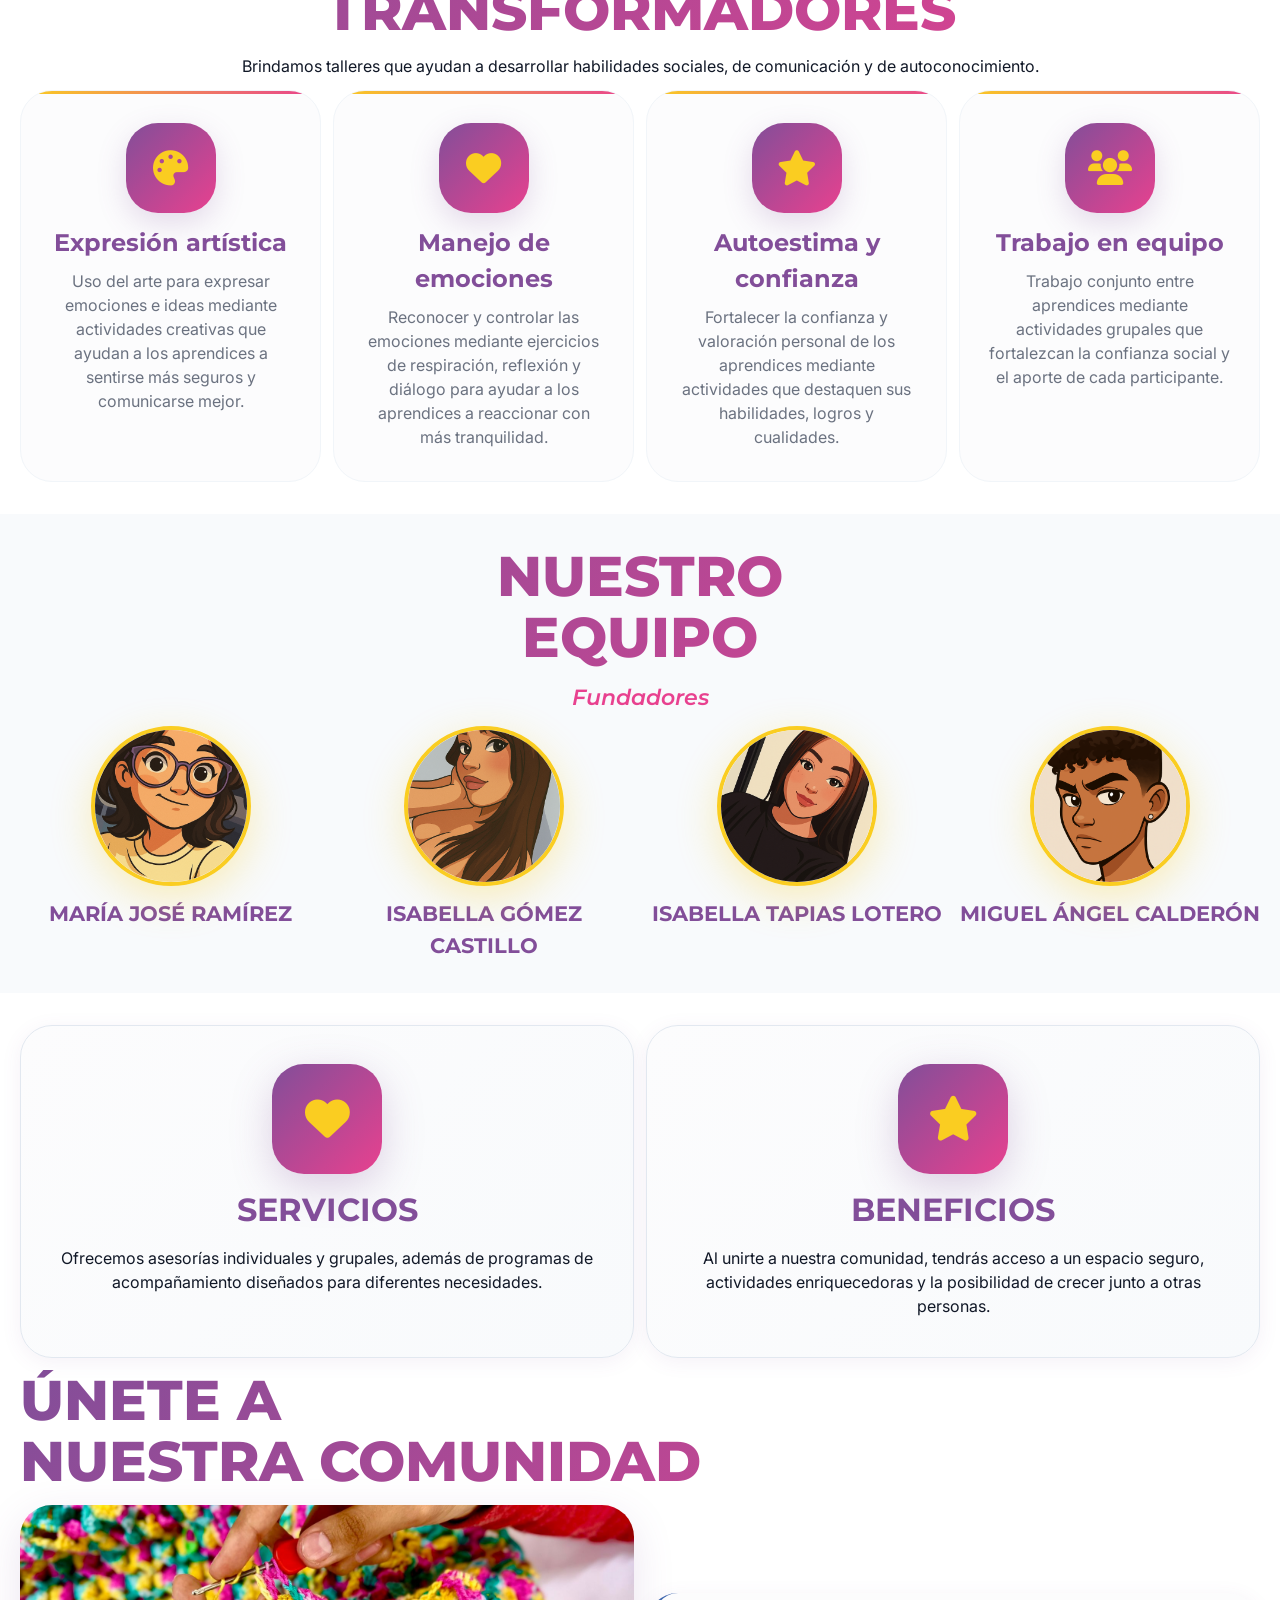
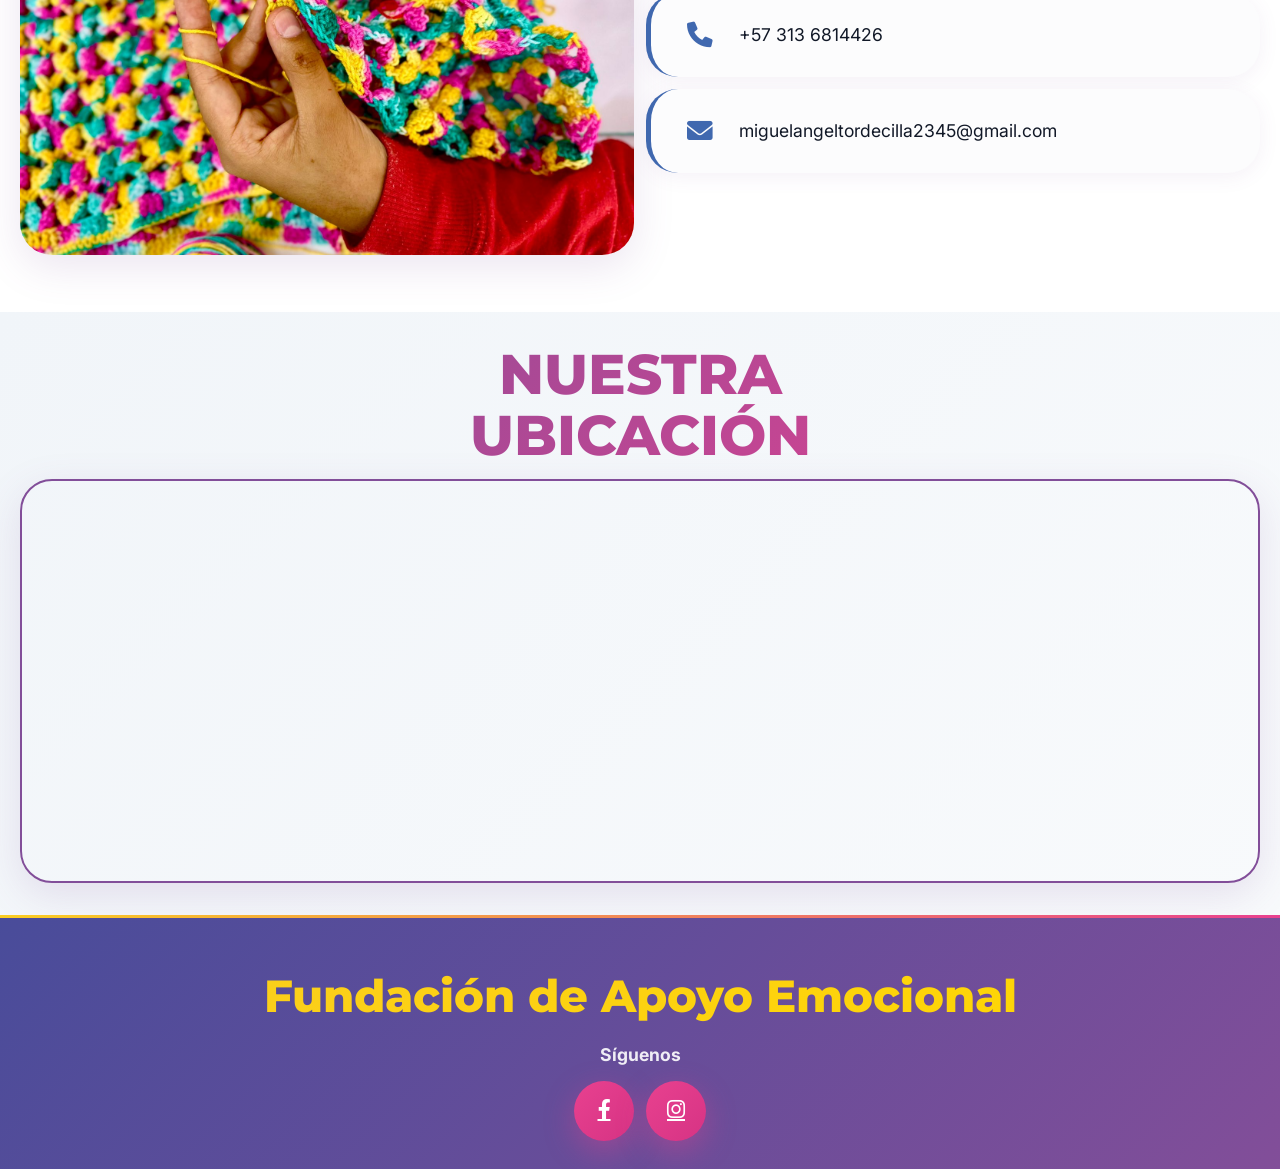
==== commit 29b67feb: "Actualizar sitio web" ====
--- a/index.html
+++ b/index.html
@@ -22,12 +22,12 @@
             </div>
             <div class="nav-links">
                 <a href="#inicio" data-es="INICIO" data-en="HOME">INICIO</a>
-                <a href="#mision" data-es="QUIEN SOY" data-en="ABOUT ME">QUIEN SOY</a>
-                <a href="#vision" data-es="EJECUCION" data-en="ENFORCEMENT">EJECUCION</a>
+                <a href="#mision" data-es="NOSOTROS" data-en="ABOUT US">NOSOTROS</a>
                 <a href="#que-hacemos-main" data-es="QUÉ HACEMOS" data-en="WHAT WE DO">QUÉ HACEMOS</a>
                 <a href="#blog" data-es="BLOG" data-en="BLOG">BLOG</a>
+                <a href="#galeria" data-es="GALERÍA" data-en="GALLERY">GALERÍA</a>
                 <a href="#talleres" data-es="TALLERES" data-en="WORKSHOPS">TALLERES</a>
-                <a href="#fundadores" data-es="NOSOTROS" data-en="ABOUT US">NOSOTROS</a>
+                <a href="#fundadores" data-es="EQUIPO" data-en="TEAM">EQUIPO</a>
                 <a href="#contacto" data-es="CONTACTO" data-en="CONTACT">CONTACTO</a>
                 <a href="#ubicacion" data-es="UBICACIÓN" data-en="LOCATION">UBICACIÓN</a>
             </div>
@@ -63,24 +63,11 @@
     <section class="mission-section" id="mision">
         <div class="content-wrapper">
             <div class="text-content">
-                <h2 class="section-title" data-es="QUIEN SOY" data-en="ABOUT ME">QUIEN SOY</h2>
-                <p data-es="Somos una fundación llamada hilos de amor que está enfocada en ayudar a los aprendices Sena que sufren de problemas, estrés academico, baja auatoestima, entre otras cosas." data-en="We are a foundation called Hilos de Amor that is dedicated to helping SENA students who are struggling with academic stress, low self-esteem, and other issues.">Somos una fundación llamada hilos de amor que está enfocada en ayudar a los aprendices Sena que sufren de problemas, estrés academico, baja auatoestima, entre otras cosas.</p>
+                <h2 class="section-title" data-es="NOSOTROS" data-en="ABOUT US">NOSOTROS</h2>
+                <p data-es="En Hilos de Amor somos una fundación comprometida con el bienestar emocional de los aprendices SENA. Brindamos apoyo a quienes enfrentan estrés académico, baja autoestima y otras dificultades personales mediante talleres emocionales, actividades creativas como manualidades y pintura, y charlas motivacionales. Nuestro propósito es fortalecer su desarrollo personal y contribuir a una mejor calidad de vida." data-en="At Hilos de Amor we are a foundation committed to the emotional well-being of SENA students. We provide support to those facing academic stress, low self-esteem, and other personal difficulties through emotional workshops, creative activities such as crafts and painting, and motivational talks. Our purpose is to strengthen their personal development and contribute to a better quality of life.">En Hilos de Amor somos una fundación comprometida con el bienestar emocional de los aprendices SENA. Brindamos apoyo a quienes enfrentan estrés académico, baja autoestima y otras dificultades personales mediante talleres emocionales, actividades creativas como manualidades y pintura, y charlas motivacionales. Nuestro propósito es fortalecer su desarrollo personal y contribuir a una mejor calidad de vida.</p>
             </div>
             <div class="image-content">
                 <img src="nueva17.jpg" alt="Manos unidas representando unidad y apoyo">
-            </div>
-        </div>
-    </section>
-
-    <!-- Vision Section -->
-    <section class="mission-section alternate" id="vision">
-        <div class="content-wrapper reverse">
-            <div class="image-content">
-                <img src="nueva2.jpg" alt="Frase inspiradora sobre el crecimiento personal">
-            </div>
-            <div class="text-content">
-                <h2 class="section-title" data-es="EJECUCIÓN" data-en="ENFORCEMENT">EJECUCIÓN</h2>
-                <p data-es="La fundación Hilos de Amor realizará talleres emocionales para estudiantes con estrés o problemas personales, usando actividades como manualidades, pintura y charlas motivacionales para apoyar su bienestar y desarrollo personal." data-en="The Hilos de Amor foundation will organize emotional support workshops for students facing stress or personal difficulties, using activities like crafts, painting, and motivational talks to improve their well-being and personal growth.">La fundación Hilos de Amor realizará talleres emocionales para estudiantes con estrés o problemas personales, usando actividades como manualidades, pintura y charlas motivacionales para apoyar su bienestar y desarrollo personal.</p>
             </div>
         </div>
     </section>
@@ -162,6 +149,22 @@
                     <h2 class="blog-modal-title" id="blogModalTitle">Título</h2>
                 </div>
                 <div class="blog-modal-body" id="blogModalBody"></div>
+            </div>
+        </div>
+    </section>
+
+    <!-- Gallery CTA -->
+    <section class="gallery-cta-section" id="galeria">
+        <div class="gallery-cta-wrapper">
+            <div class="gallery-cta-content">
+                <span class="gallery-cta-icon"><i class="fas fa-photo-video"></i></span>
+                <h2 data-es="GALERÍA DE VIDEOS" data-en="VIDEO GALLERY">GALERÍA DE VIDEOS</h2>
+                <p data-es="Mira nuestros videos y descubre todo lo que hacemos por el bienestar emocional." data-en="Watch our videos and discover everything we do for emotional well-being.">Mira nuestros videos y descubre todo lo que hacemos por el bienestar emocional.</p>
+                <a href="video.html" class="gallery-cta-btn">
+                    <i class="fas fa-play"></i>
+                    <span data-es="Ver Galería" data-en="View Gallery">Ver Galería</span>
+                    <i class="fas fa-arrow-right"></i>
+                </a>
             </div>
         </div>
     </section>
--- a/CSS/Style.css
+++ b/CSS/Style.css
@@ -141,7 +141,6 @@
 
 .nav-links a:hover {
     color: var(--white);
-    background: rgba(255, 255, 255, 0.15);
 }
 
 .nav-user {
@@ -692,7 +691,7 @@
 
 /* RESPONSIVE ULTRA OPTIMIZADO */
 
-/* Tablets grandes (1024px ↓) */
+/* Tablets grandes (1024px ↓) — menú compacto */
 @media (max-width: 1024px) {
     .content-wrapper,
     .content-wrapper.reverse,
@@ -700,6 +699,27 @@
         grid-template-columns: 1fr;
         gap: var(--compact-gap);
         text-align: center;
+    }
+
+    .nav-links {
+        gap: 0.25rem;
+    }
+
+    .nav-links a {
+        font-size: clamp(0.7rem, 1.4vw, 0.8rem);
+        padding: 0.3rem 0.5rem;
+    }
+}
+
+/* Tablets verticales (900px ↓) — hamburguesa */
+@media (max-width: 900px) {
+    .nav-links {
+        gap: 0.2rem;
+    }
+
+    .nav-links a {
+        font-size: clamp(0.65rem, 1.3vw, 0.75rem);
+        padding: 0.25rem 0.4rem;
     }
 }
 
@@ -719,7 +739,7 @@
         background: var(--purple);
         flex-direction: column;
         padding: clamp(4rem, 10vh, 5rem) 5% clamp(2.5rem, 6vh, 3rem);
-        gap: 1rem;
+        gap: 0.75rem;
         align-items: center;
         justify-content: flex-start;
         backdrop-filter: blur(20px);
@@ -731,11 +751,11 @@
     }
     
     .nav-links a {
-        font-size: clamp(1rem, 3vw, 1.2rem);
-        padding: 1rem 1.5rem;
-        width: 90%;
+        font-size: clamp(1rem, 3.5vw, 1.15rem);
+        padding: 0.85rem 1.25rem;
+        width: 85%;
         text-align: center;
-        border-radius: var(--radius-xl);
+        border-radius: var(--radius);
     }
     
     .menu-toggle {
@@ -750,16 +770,36 @@
         margin-bottom: 2rem;
         align-self: center;
         order: 3;
-        font-size: clamp(0.95rem, 2.2vw, 1rem);
+        font-size: clamp(0.9rem, 2.5vw, 1rem);
+    }
+
+    .hero-section {
+        min-height: clamp(50vh, 70vw, 75vh);
+    }
+    
+    .hero-content h1 {
+        font-size: clamp(1.8rem, 8vw, 3.5rem);
+    }
+
+    .hero-pills {
+        flex-direction: column;
+        align-items: center;
+        gap: 0.75rem;
+    }
+    
+    .hero-pill {
+        padding: 0.6rem 1.5rem;
+        font-size: clamp(0.85rem, 2.5vw, 1rem);
+        width: fit-content;
     }
     
     .workshops-grid {
-        grid-template-columns: repeat(auto-fit, minmax(250px, 1fr));
+        grid-template-columns: repeat(auto-fit, minmax(240px, 1fr));
         gap: var(--compact-gap);
     }
     
     .founders-grid {
-        grid-template-columns: repeat(auto-fit, minmax(180px, 1fr));
+        grid-template-columns: repeat(auto-fit, minmax(160px, 1fr));
         gap: var(--compact-gap);
     }
     
@@ -767,17 +807,78 @@
         grid-template-columns: 1fr;
         gap: var(--compact-gap);
     }
+
+    .service-card {
+        padding: clamp(1.25rem, 4vw, 2rem) clamp(1.5rem, 4vw, 2rem);
+    }
+
+    .contact-image img {
+        height: clamp(200px, 40vw, 280px);
+    }
+
+    .image-content img {
+        height: clamp(200px, 40vw, 280px);
+    }
+}
+
+/* Móviles grandes (576px ↓) */
+@media (max-width: 576px) {
+    section {
+        padding: 1.25rem 0.75rem;
+    }
+
+    .workshops-grid {
+        grid-template-columns: 1fr;
+        gap: var(--compact-gap);
+    }
+
+    .founders-grid {
+        grid-template-columns: repeat(auto-fit, minmax(140px, 1fr));
+        gap: 0.5rem;
+    }
+
+    .founder-image {
+        width: clamp(100px, 28vw, 130px);
+        height: clamp(100px, 28vw, 130px);
+    }
+
+    .service-icon {
+        width: clamp(65px, 18vw, 80px);
+        height: clamp(65px, 18vw, 80px);
+        font-size: clamp(1.5rem, 5vw, 1.8rem);
+    }
+
+    .contact-item {
+        padding: 1rem;
+        font-size: clamp(0.85rem, 2.5vw, 0.95rem);
+    }
 }
 
 /* Móviles grandes (480px ↓) */
 @media (max-width: 480px) {
     :root {
-        --container-padding: 0.75rem;
-        --section-padding: 1.5rem 0.75rem;
+        --container-padding: 0.65rem;
+        --section-padding: 1.25rem 0.65rem;
     }
     
     section {
-        padding: 1.5rem 0.75rem;
+        padding: 1.25rem 0.65rem;
+    }
+
+    .hero-content h1 {
+        font-size: clamp(1.5rem, 10vw, 2.5rem);
+    }
+
+    .section-title {
+        font-size: clamp(1.5rem, 7vw, 2.2rem);
+    }
+
+    .text-content h2 {
+        font-size: clamp(1.4rem, 6vw, 1.8rem);
+    }
+
+    .text-content p {
+        font-size: clamp(0.9rem, 2.5vw, 1rem);
     }
     
     .workshops-grid,
@@ -785,179 +886,70 @@
         grid-template-columns: 1fr;
         gap: var(--section-gap);
     }
+
+    .workshop-card {
+        padding: clamp(1.25rem, 4vw, 1.5rem) clamp(1rem, 3vw, 1.25rem);
+    }
     
     .contact-item {
         flex-direction: column;
         text-align: center;
-        gap: 0.75rem;
-        padding: 1.2rem;
+        gap: 0.5rem;
+        padding: 1rem;
     }
     
     .contact-item i {
         order: -1;
     }
+
+    .map-container iframe {
+        height: clamp(220px, 50vw, 300px);
+    }
 }
 
 /* Móviles pequeños (360px ↓) */
 @media (max-width: 360px) {
+    :root {
+        --container-padding: 0.5rem;
+    }
+
+    section {
+        padding: 1rem 0.5rem;
+    }
+
     .hero-badge {
-        padding: 0.5rem 0.8rem;
-        font-size: 0.85rem;
+        padding: 0.4rem 0.7rem;
+        font-size: 0.8rem;
     }
     
     .workshop-card {
-        padding: 1.25rem 1.2rem;
+        padding: 1rem 0.9rem;
+    }
+
+    .workshop-icon {
+        width: clamp(55px, 20vw, 65px);
+        height: clamp(55px, 20vw, 65px);
+        font-size: clamp(1.2rem, 5vw, 1.4rem);
     }
     
     .service-card {
-        padding: 1.25rem 1.5rem;
-    }
-}
-
-    .blog-section { padding: clamp(3rem, 6vw, 5rem) clamp(1rem, 5vw, 4rem); }
-    .blog-cards-grid {
-        display: grid;
-        grid-template-columns: repeat(auto-fit, minmax(280px, 1fr));
-        gap: 2rem;
-        max-width: 1100px;
-        margin: 3rem auto 0;
-    }
-    .blog-preview-card {
-        background: #fff;
-        border-radius: 20px;
-        padding: 2rem;
-        box-shadow: 0 4px 20px rgba(130,78,153,0.08);
-        border: 1px solid #f0e8f5;
-        cursor: pointer;
-        transition: all 0.4s cubic-bezier(0.25, 0.46, 0.45, 0.94);
-        position: relative;
-        overflow: hidden;
-    }
-    .blog-preview-card::before {
-        content: '';
-        position: absolute;
-        top: 0; left: 0; right: 0;
-        height: 3px;
-        background: linear-gradient(90deg, #FACD21, #E8418F);
-    }
-    .blog-preview-card:hover {
-        transform: translateY(-8px);
-        box-shadow: 0 16px 48px rgba(130,78,153,0.18);
-        border-color: rgba(130,78,153,0.25);
-    }
-    .bcard-icon {
-        width: 56px; height: 56px;
-        background: linear-gradient(135deg, #824E99, #E8418F);
-        border-radius: 14px;
-        display: flex; align-items: center; justify-content: center;
-        font-size: 1.4rem; color: #FACD21;
-        margin-bottom: 1.25rem;
-        box-shadow: 0 6px 20px rgba(130,78,153,0.2);
-        transition: transform 0.4s ease;
-    }
-    .blog-preview-card:hover .bcard-icon { transform: scale(1.08) rotate(4deg); }
-    .blog-preview-card h3 {
-        font-family: 'Montserrat', sans-serif;
-        font-weight: 700;
-        font-size: 1.1rem;
-        color: #824E99;
-        margin-bottom: 0.75rem;
-        line-height: 1.35;
-    }
-    .blog-preview-card p {
-        font-size: 0.92rem;
-        color: #6B7280;
-        line-height: 1.65;
-        margin-bottom: 1.25rem;
-    }
-    .bcard-btn {
-        display: inline-flex; align-items: center; gap: 0.5rem;
-        background: #FACD21;
-        color: #824E99;
-        padding: 0.55rem 1.25rem;
-        border-radius: 50px;
-        font-family: 'Montserrat', sans-serif;
-        font-weight: 700;
-        font-size: 0.85rem;
-        transition: all 0.3s ease;
-        box-shadow: 0 4px 12px rgba(250,205,33,0.3);
-    }
-    .blog-preview-card:hover .bcard-btn {
-        background: #824E99;
-        color: #FACD21;
-        box-shadow: 0 6px 20px rgba(130,78,153,0.3);
-    }
-
-    /* Modal Blog */
-    .blog-modal-overlay {
-        position: fixed; inset: 0;
-        background: rgba(10,5,20,0.65);
-        backdrop-filter: blur(6px);
-        z-index: 3000;
-        display: flex; align-items: center; justify-content: center;
-        padding: 1rem;
-        opacity: 0; pointer-events: none;
-        transition: opacity 0.35s ease;
-    }
-    .blog-modal-overlay.open { opacity: 1; pointer-events: all; }
-    .blog-modal-box {
-        background: #fff;
-        border-radius: 28px;
-        width: 100%; max-width: 680px;
-        max-height: 88vh;
-        overflow-y: auto;
-        position: relative;
-        box-shadow: 0 30px 80px rgba(130,78,153,0.3);
-        transform: translateY(30px) scale(0.97);
-        transition: transform 0.4s cubic-bezier(0.25,0.46,0.45,0.94);
-        scrollbar-width: thin;
-        scrollbar-color: #824E99 transparent;
-    }
-    .blog-modal-overlay.open .blog-modal-box { transform: translateY(0) scale(1); }
-    .blog-modal-box::before {
-        content: '';
-        display: block; height: 4px;
-        background: linear-gradient(90deg, #FACD21, #E8418F, #824E99);
-        border-radius: 28px 28px 0 0;
-    }
-    .blog-modal-close {
-        position: absolute; top: 1.25rem; right: 1.25rem;
-        width: 40px; height: 40px;
-        background: #FACD21; color: #824E99;
-        border: none; border-radius: 12px;
-        cursor: pointer; font-size: 1rem;
-        display: flex; align-items: center; justify-content: center;
-        box-shadow: 0 4px 14px rgba(250,205,33,0.4);
-        transition: all 0.3s ease; z-index: 10;
-    }
-    .blog-modal-close:hover { background: #824E99; color: #FACD21; transform: rotate(90deg) scale(1.1); }
-    .blog-modal-header {
-        display: flex; align-items: center; gap: 1rem;
-        padding: 1.75rem 2rem 0;
-    }
-    .blog-modal-icon {
-        width: 52px; height: 52px;
-        background: linear-gradient(135deg, #824E99, #E8418F);
-        border-radius: 14px;
-        display: flex; align-items: center; justify-content: center;
-        font-size: 1.4rem; color: #FACD21; flex-shrink: 0;
-    }
-    .blog-modal-title {
-        font-family: 'Montserrat', sans-serif;
-        font-weight: 700;
-        font-size: clamp(1.15rem, 3vw, 1.4rem);
-        color: #824E99; line-height: 1.3;
-    }
-    .blog-modal-body { padding: 1.5rem 2rem 2rem; }
-    .blog-modal-body p {
-        font-size: 1rem; color: #6B7280;
-        line-height: 1.8; margin-bottom: 1rem;
-    }
-    .blog-modal-body strong { color: #111827; }
-
-    @media (max-width: 768px) {
-        .blog-cards-grid { grid-template-columns: 1fr; }
-    }
+        padding: 1rem 1.1rem;
+    }
+
+    .service-icon {
+        width: clamp(55px, 20vw, 65px);
+        height: clamp(55px, 20vw, 65px);
+    }
+
+    .founder-card h3 {
+        font-size: clamp(0.9rem, 4vw, 1rem);
+    }
+
+    .nav-links a {
+        font-size: clamp(0.9rem, 4vw, 1rem);
+        padding: 0.7rem 1rem;
+    }
+}
 
             /* ── HERO PILLS ── */
         .hero-pills {
@@ -992,11 +984,6 @@
             from { opacity: 0; transform: translateY(18px); }
             to   { opacity: 1; transform: translateY(0); }
         }
-        @media (max-width: 600px) {
-            .hero-pills { flex-direction: column; align-items: center; }
-            .hero-pill  { width: fit-content; }
-        }
-
         /* ── BLOG SECTION ── */
         .blog-section {
             padding: clamp(3rem, 6vw, 5rem) clamp(1rem, 5vw, 4rem);
@@ -1114,6 +1101,111 @@
         .blog-cta-btn span,
         .blog-cta-btn i { position: relative; z-index: 1; }
         .blog-cta-btn i { font-size: 1.1rem; }
+
+        /* ── GALLERY CTA ── */
+        .gallery-cta-section {
+            padding: clamp(3rem, 6vw, 5rem) clamp(1rem, 5vw, 4rem);
+            background: linear-gradient(135deg, rgba(130,78,153,0.04), rgba(232,65,143,0.03));
+        }
+        .gallery-cta-wrapper {
+            max-width: 700px;
+            margin: 0 auto;
+            background: var(--white);
+            border-radius: var(--radius-xl);
+            padding: clamp(2rem, 5vw, 3.5rem) clamp(2rem, 5vw, 3rem);
+            text-align: center;
+            box-shadow: var(--shadow-card);
+            border: 2px solid var(--yellow);
+            position: relative;
+            overflow: hidden;
+            transition: var(--transition);
+        }
+        .gallery-cta-wrapper:hover {
+            transform: translateY(-6px);
+            box-shadow: var(--shadow-hover);
+            border-color: var(--purple);
+        }
+        .gallery-cta-wrapper::before {
+            content: '';
+            position: absolute;
+            top: 0; left: 0; right: 0;
+            height: 4px;
+            background: linear-gradient(90deg, var(--yellow), var(--pink), var(--purple));
+        }
+        .gallery-cta-icon {
+            display: inline-flex;
+            align-items: center;
+            justify-content: center;
+            width: clamp(70px, 12vw, 90px);
+            height: clamp(70px, 12vw, 90px);
+            background: linear-gradient(135deg, var(--yellow), #FFD700);
+            border-radius: var(--radius);
+            font-size: clamp(1.8rem, 4vw, 2.4rem);
+            color: var(--purple);
+            margin-bottom: 1.25rem;
+            box-shadow: 0 10px 30px rgba(250, 205, 33, 0.35);
+        }
+        .gallery-cta-content h2 {
+            font-family: 'Montserrat', sans-serif;
+            font-weight: 800;
+            font-size: clamp(1.6rem, 4vw, 2.2rem);
+            background: linear-gradient(135deg, var(--purple), var(--pink));
+            -webkit-background-clip: text;
+            -webkit-text-fill-color: transparent;
+            background-clip: text;
+            margin-bottom: 0.75rem;
+        }
+        .gallery-cta-content p {
+            font-size: clamp(0.95rem, 2vw, 1.1rem);
+            color: var(--text-secondary);
+            line-height: 1.6;
+            margin-bottom: 1.75rem;
+            max-width: 500px;
+            margin-left: auto;
+            margin-right: auto;
+        }
+        .gallery-cta-btn {
+            display: inline-flex;
+            align-items: center;
+            gap: 0.75rem;
+            background: var(--yellow);
+            color: var(--purple);
+            text-decoration: none;
+            padding: 1rem 2.5rem;
+            border-radius: 50px;
+            font-family: 'Montserrat', sans-serif;
+            font-weight: 700;
+            font-size: 1rem;
+            letter-spacing: 0.4px;
+            box-shadow: 0 8px 30px rgba(250, 205, 33, 0.4);
+            transition: var(--transition);
+            position: relative;
+            overflow: hidden;
+        }
+        .gallery-cta-btn::before {
+            content: '';
+            position: absolute;
+            inset: 0;
+            background: linear-gradient(135deg, var(--purple), var(--blue-violet));
+            opacity: 0;
+            transition: opacity 0.4s ease;
+        }
+        .gallery-cta-btn:hover {
+            transform: translateY(-4px) scale(1.03);
+            box-shadow: 0 16px 45px rgba(250, 205, 33, 0.55);
+            color: var(--yellow);
+        }
+        .gallery-cta-btn:hover::before { opacity: 1; }
+        .gallery-cta-btn span,
+        .gallery-cta-btn i { position: relative; z-index: 1; }
+        .gallery-cta-btn i:first-child { font-size: 1rem; }
+        .gallery-cta-btn i:last-child { font-size: 1.1rem; }
+
+        @media (max-width: 576px) {
+            .gallery-cta-section { padding: 2rem 1rem; }
+            .gallery-cta-wrapper { padding: 2rem 1.5rem; }
+            .gallery-cta-btn { padding: 0.85rem 2rem; font-size: 0.95rem; }
+        }
 
         /* ── BLOG MODAL ── */
         .blog-modal-overlay {
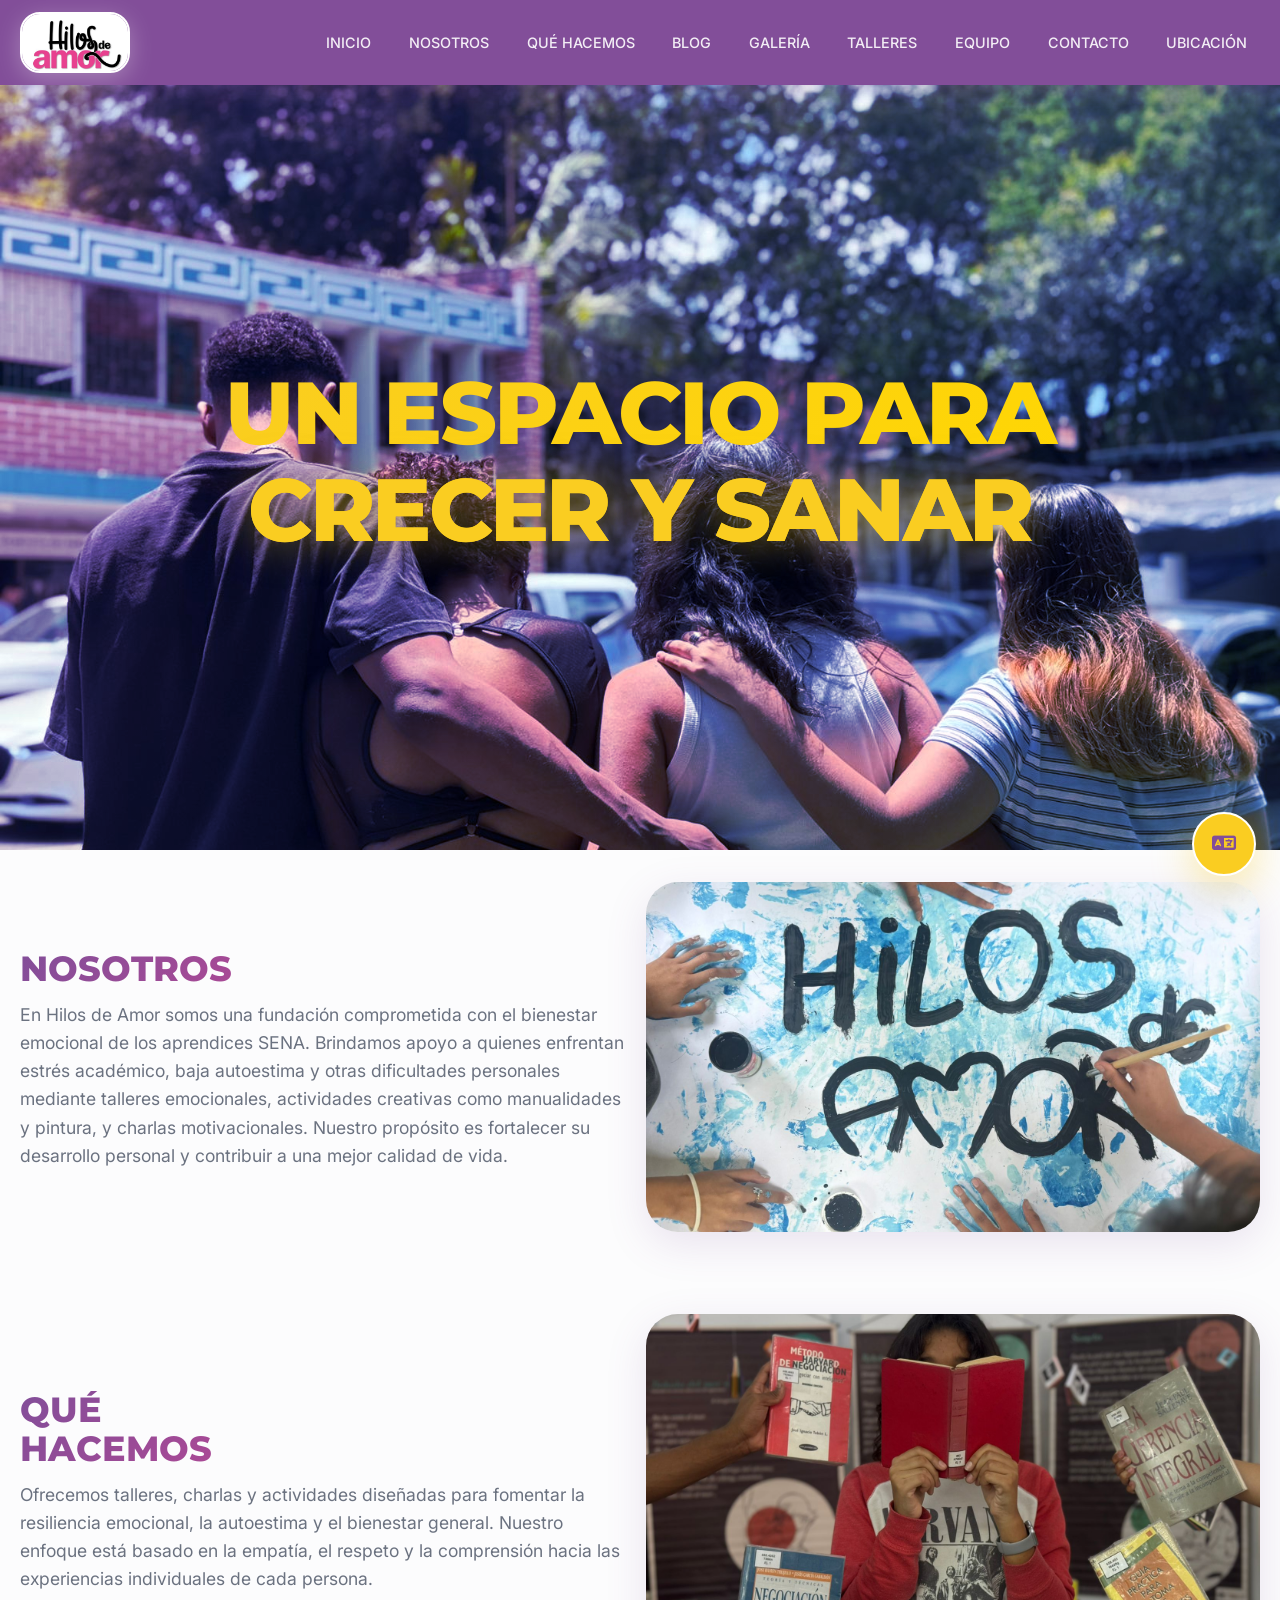
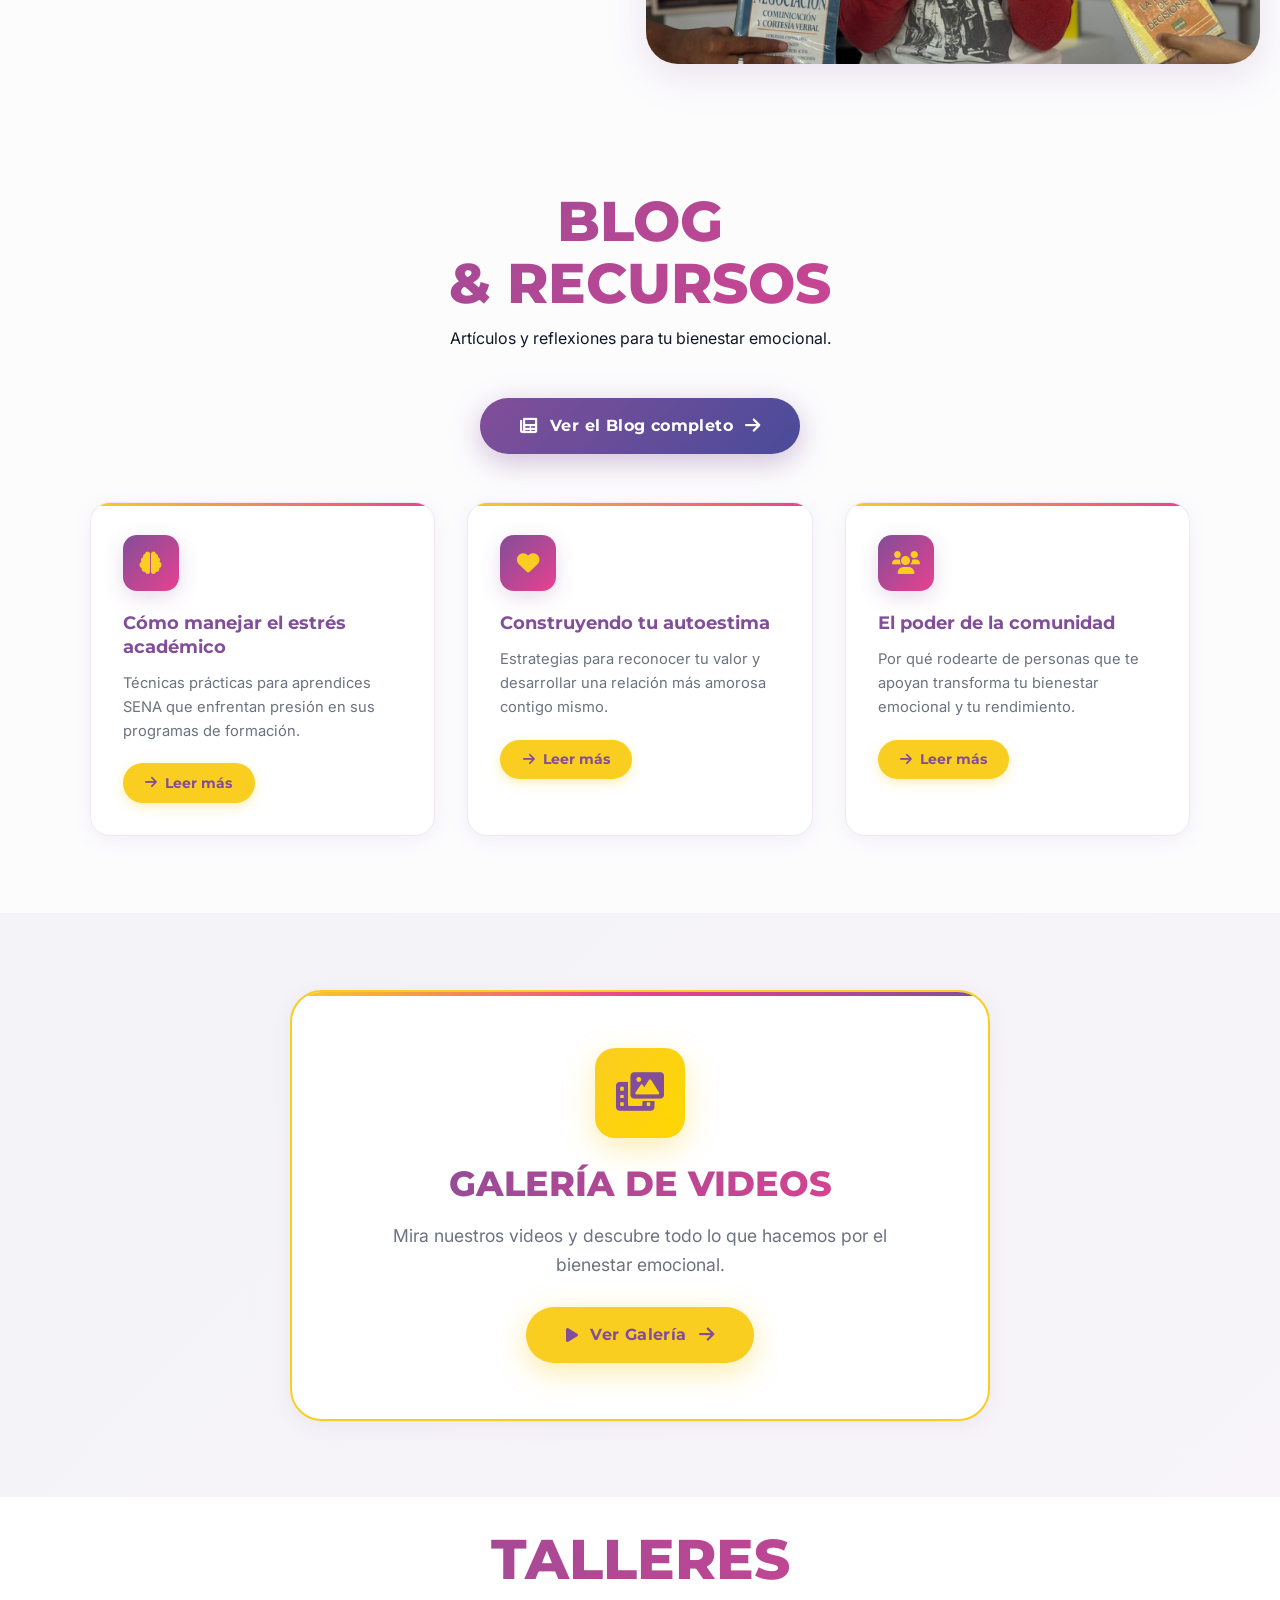
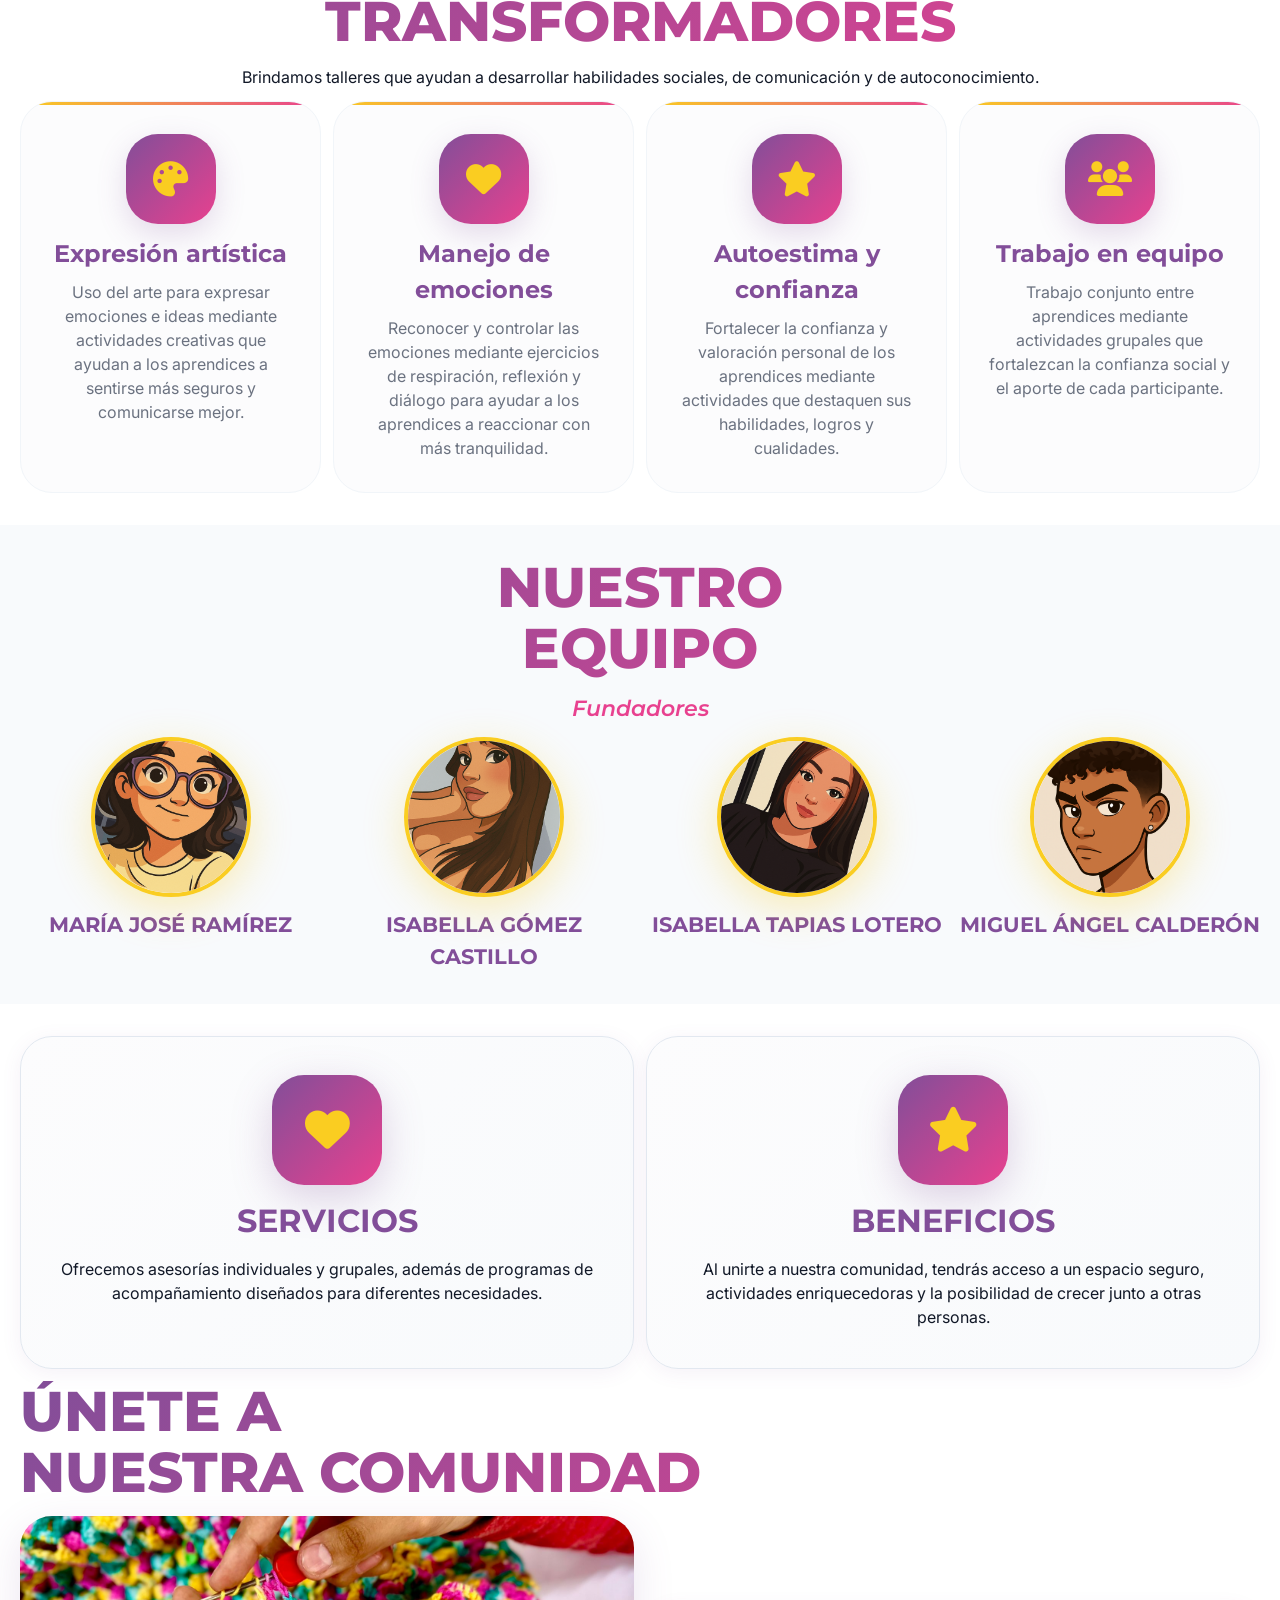
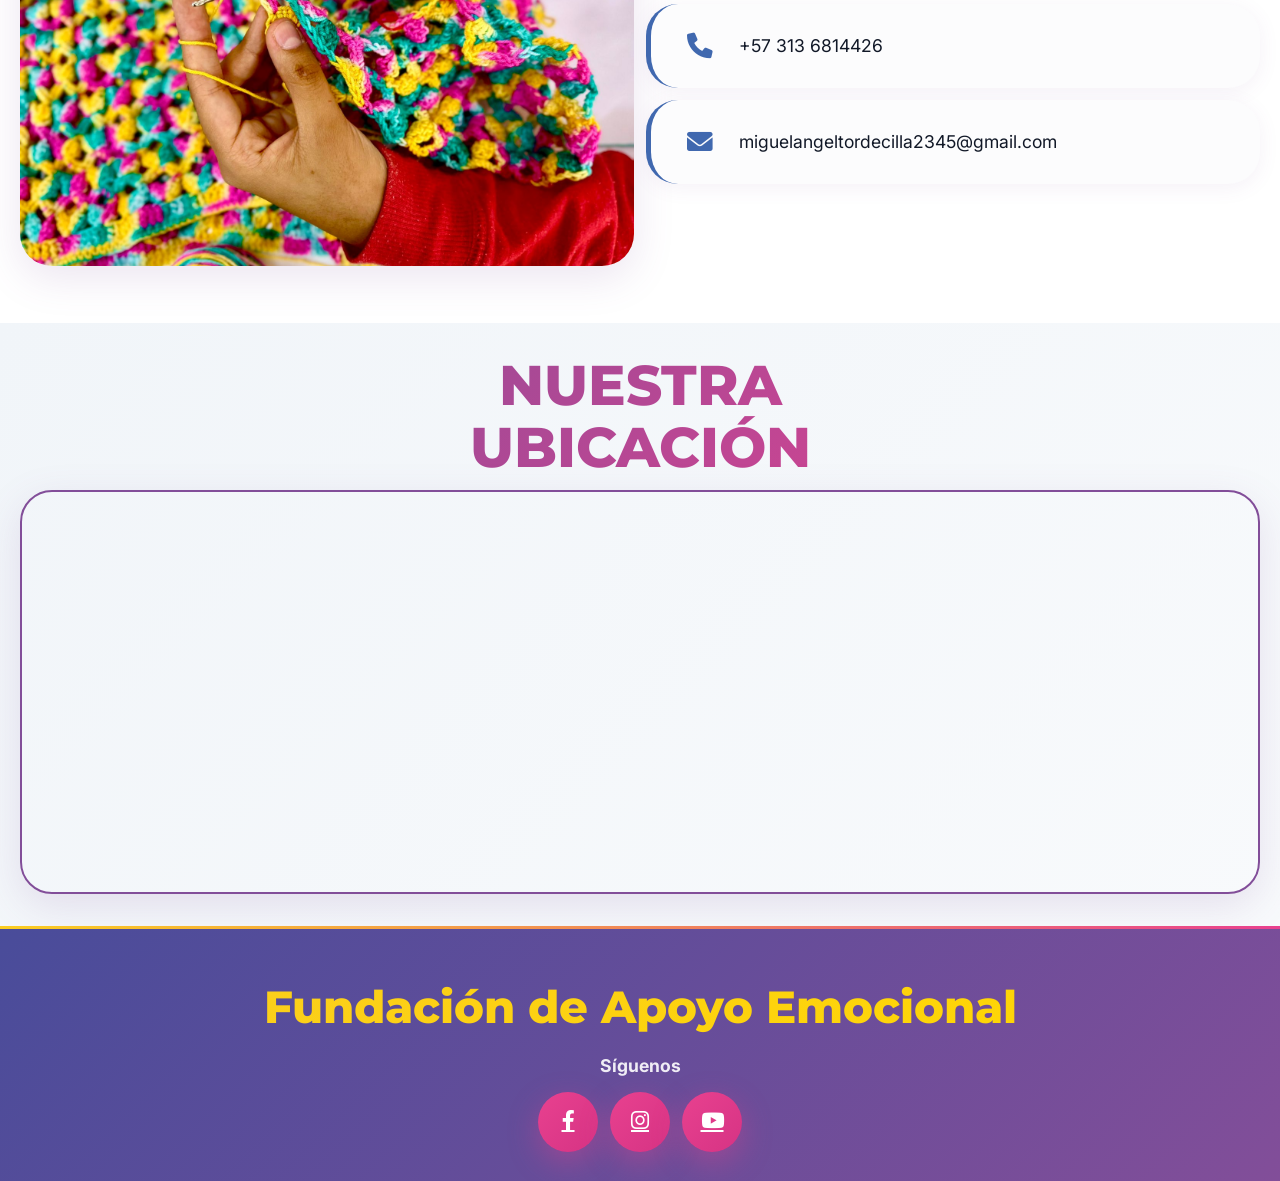
==== commit cfee187a: "proyecto finalizado" ====
--- a/index.html
+++ b/index.html
@@ -18,7 +18,7 @@
     <nav class="navbar">
         <div class="nav-container">
             <div class="nav-logo">
-                <img src="logo.jpeg" alt="Logo Fundación Hilos de Amor">
+                <img src="HilosDeAmorNuevo.jpg" alt="Logo Fundación Hilos de Amor">
             </div>
             <div class="nav-links">
                 <a href="#inicio" data-es="INICIO" data-en="HOME">INICIO</a>
@@ -45,17 +45,7 @@
             <h1 data-es="UN ESPACIO PARA CRECER Y SANAR" data-en="A SPACE TO GROW AND HEAL">
                 UN ESPACIO PARA<br><span class="highlight">CRECER Y SANAR</span>
             </h1>
-            <div class="hero-pills">
-                <span class="hero-pill"
-                      data-es="💛 Apoyo emocional"
-                      data-en="💛 Emotional support">💛 Apoyo emocional</span>
-                <span class="hero-pill"
-                      data-es="🎨 Talleres transformadores"
-                      data-en="🎨 Transformative workshops">🎨 Talleres transformadores</span>
-                <span class="hero-pill"
-                      data-es="🤝 Comunidad segura"
-                      data-en="🤝 Safe community">🤝 Comunidad segura</span>
-            </div>
+
         </div>
     </header>
 
@@ -327,11 +317,14 @@
                 <div class="footer-social">
                     <strong data-es="Síguenos" data-en="Follow us">Síguenos</strong>
                     <div class="social-links">
-                        <a href="https://www.facebook.com/" aria-label="Facebook" class="social-link">
+                        <a href="https://www.facebook.com/profile.php?id=61590814641472" aria-label="Facebook" class="social-link">
                             <i class="fab fa-facebook-f"></i>
                         </a>
-                        <a href="https://www.instagram.com/" aria-label="Instagram" class="social-link">
+                        <a href="https://www.instagram.com/hilos.deamoroficial/" aria-label="Instagram" class="social-link">
                             <i class="fab fa-instagram"></i>
+                        </a>
+                        <a href="https://youtube.com/@somoshilosdeamor?si=mtOCqDQ96dXyVcnl" aria-label="YouTube" class="social-link">
+                            <i class="fab fa-youtube"></i>
                         </a>
                     </div>
                 </div>
--- a/CSS/Style.css
+++ b/CSS/Style.css
@@ -84,8 +84,8 @@
 }
 
 .nav-logo {
-    width: clamp(40px, 6vw, 50px);
-    height: clamp(40px, 6vw, 50px);
+    width: clamp(70px, 10vw, 110px);
+    height: auto;
     border: 2px solid var(--white);
     border-radius: var(--radius);
     overflow: hidden;
@@ -100,8 +100,8 @@
 
 .nav-logo img {
     width: 100%;
-    height: 100%;
-    object-fit: cover;
+    height: auto;
+    display: block;
 }
 
 .nav-links {
